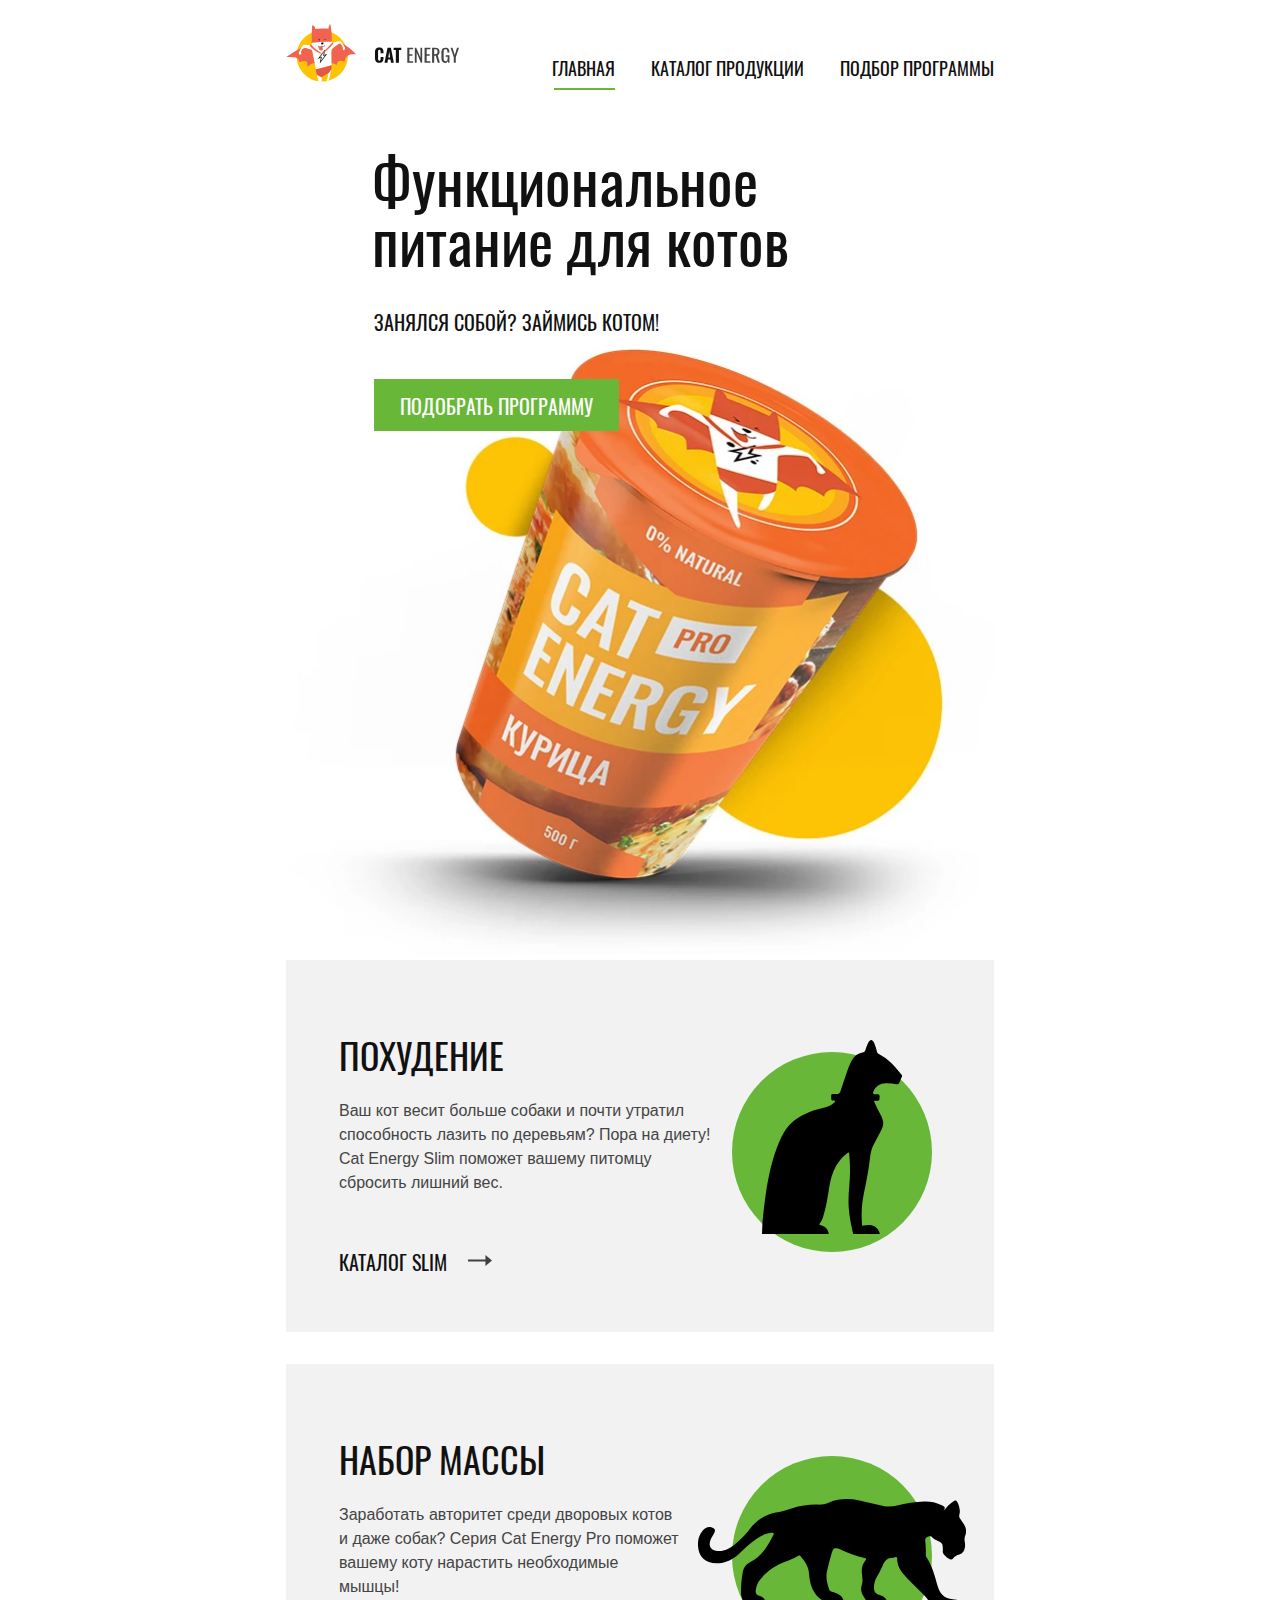
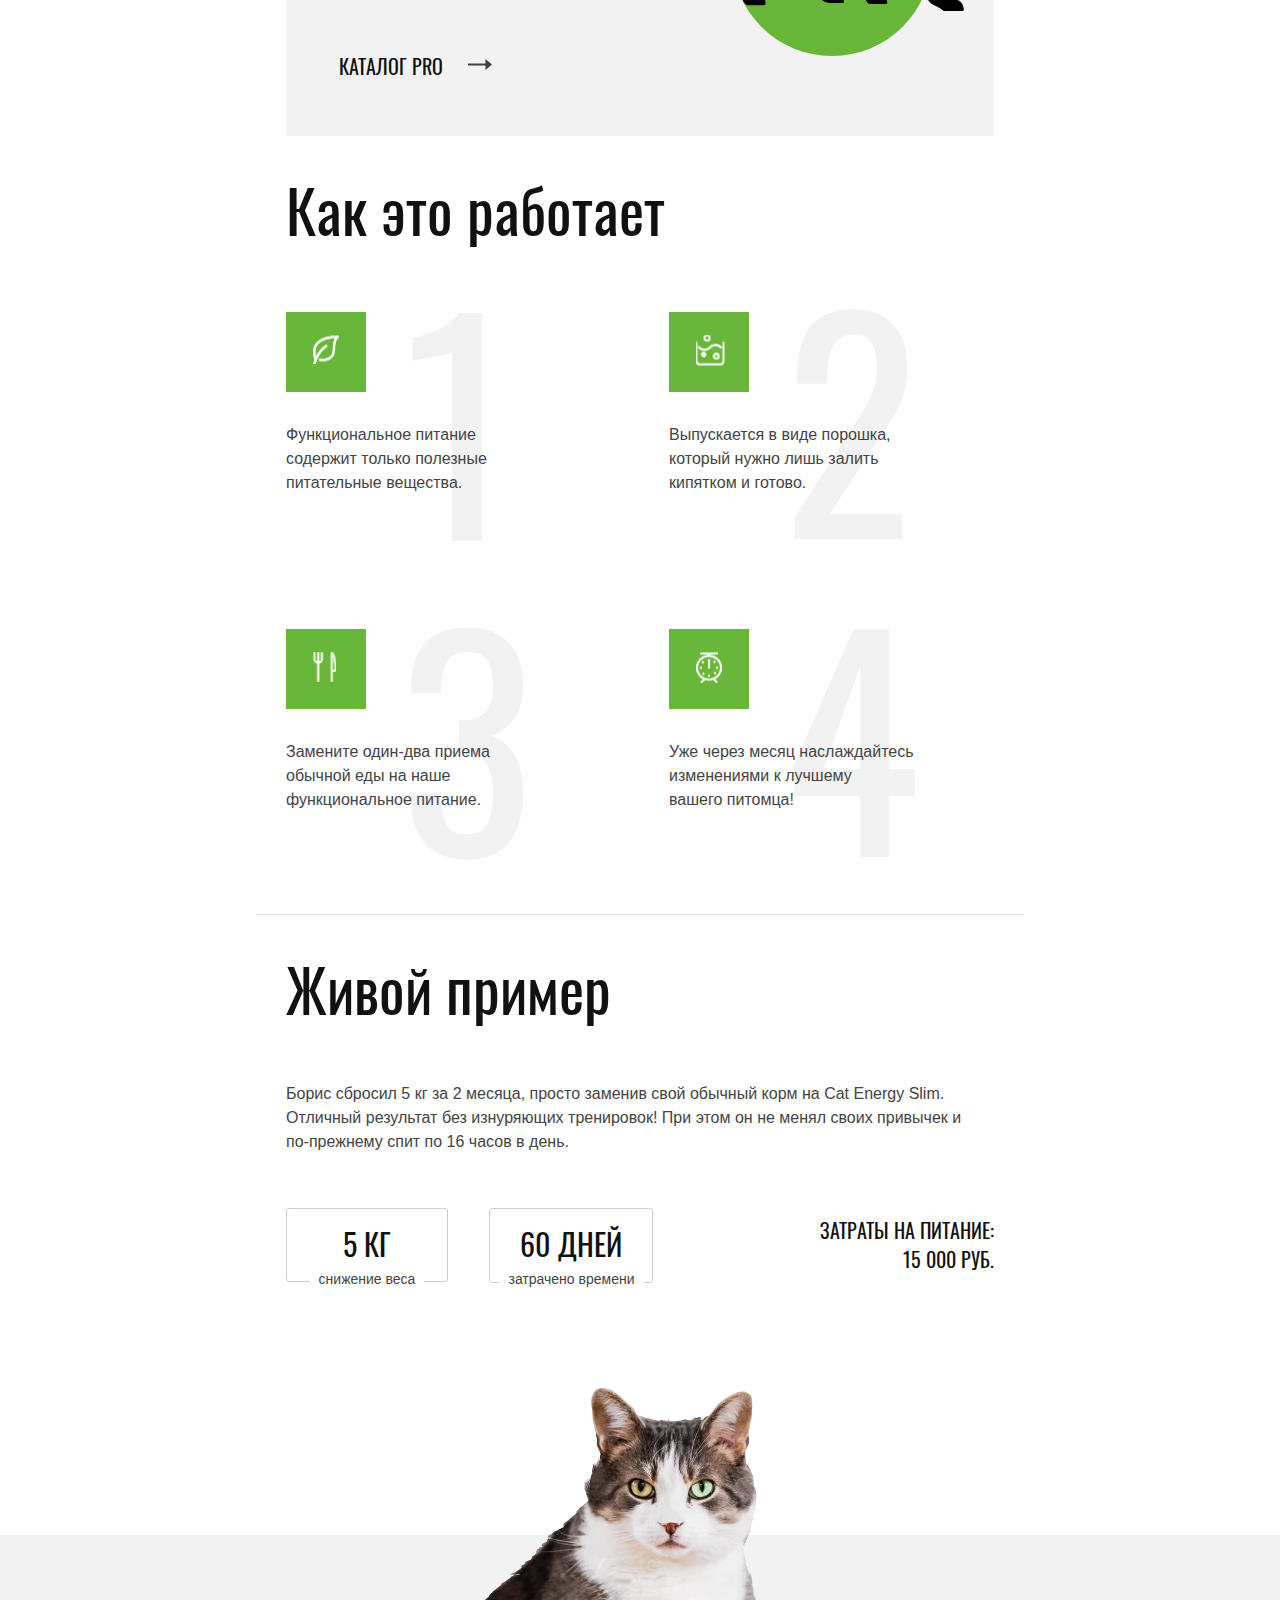
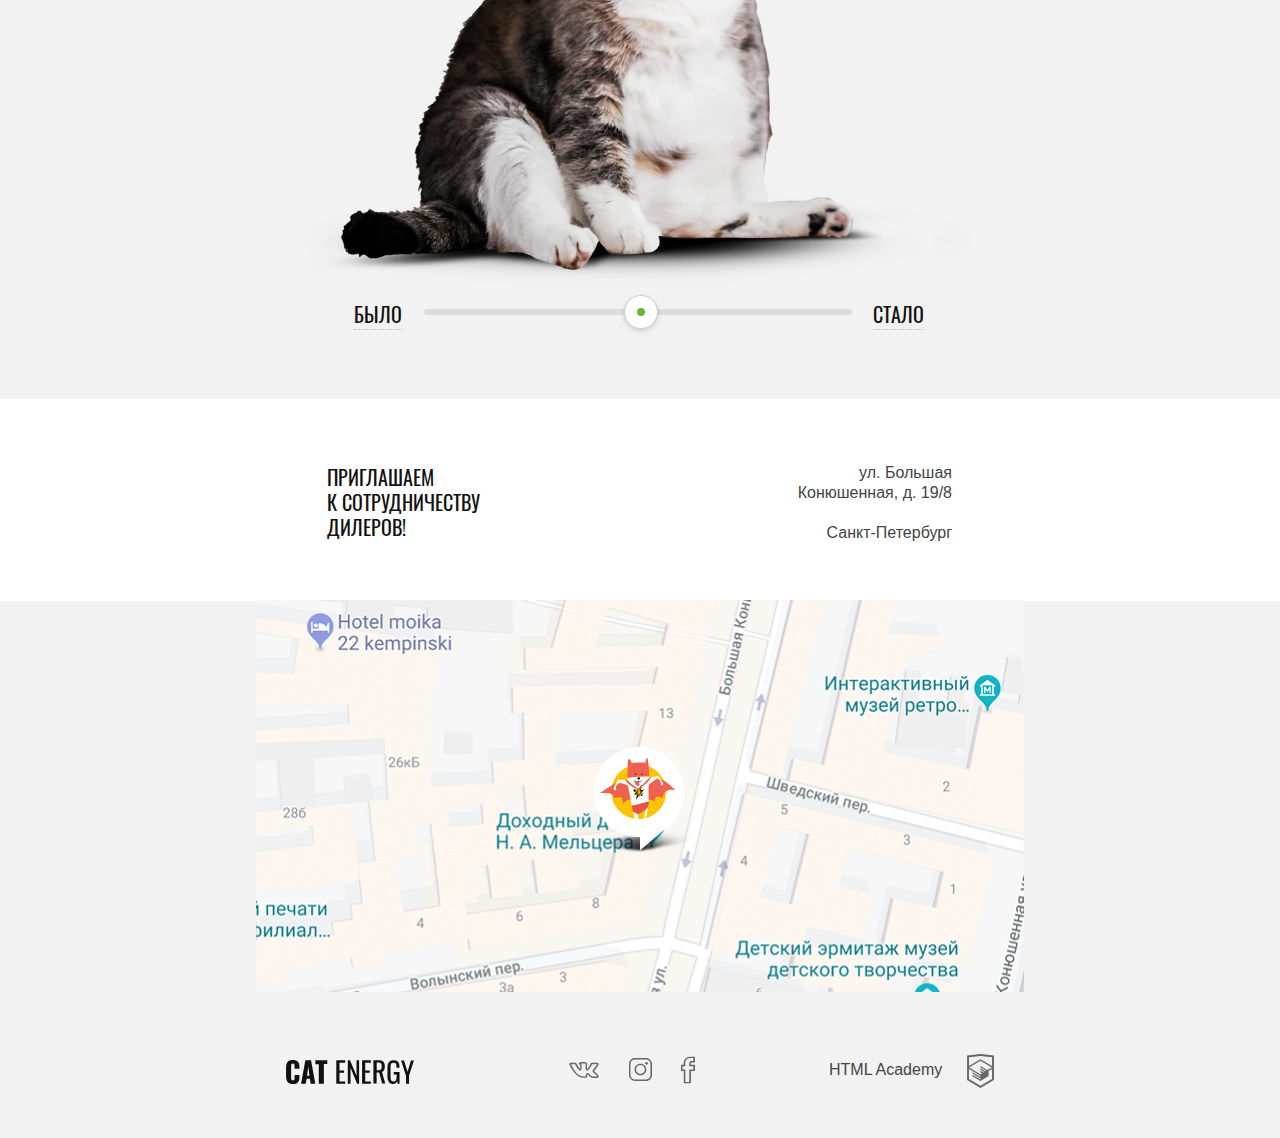
==== cat-energy/index.html @ 7c61a0e5 "добавляет проект" ====
<!DOCTYPE html>
<html lang="ru">
  <head>
    <meta charset="utf-8">
    <meta name="viewport" content="width=device-width,initial-scale=1">
    <link rel="preload" href="fonts/oswaldregular.woff2" as="font" type="font/woff2" crossorigin="anonymous">
    <link rel="preload" href="fonts/oswaldmedium.woff2" as="font" type="font/woff2" crossorigin="anonymous">
    <title>Главная страница магазина Кэт энерджи</title>
    <link rel="stylesheet" href="css/style.min.css">
  </head>
  <body>
    <div style="display: none;">
      <include src="build/img/sprite.svg"></include>
    </div>
    <div class="container">
      <header class="page-header">
        <div class="page-header__wrapper">
          <a class="page-header__logo">
            <picture>
              <source media="(min-width: 1300px)" srcset="img/logo-desktop.svg">
              <source media="(min-width: 768px)" srcset="img/logo-tablet.svg">
              <img class="page-header__logo-image" src="img/logo-mobile.svg" width="191" height="38" alt="Логотип магазина Кэт энерджи">
            </picture>
          </a>
          <nav class="main-nav main-nav--closed main-nav--nojs">
            <button class="main-nav__toggle" type="button"><span class="visually-hidden">Открыть меню</span></button>
            <ul class="main-nav__list site-list site-list--index-desktop">
              <li class="site-list__item site-list__item--active site-list__item--active-index-desktop">
                <a>Главная</a>
              </li>
              <li class="site-list__item">
                <a href="catalog.html">Каталог продукции</a>
              </li>
              <li class="site-list__item">
                <a href="form.html">Подбор программы</a>
              </li>
            </ul>
          </nav>
        </div>
      </header>
      <main class="page-main">
        <section class="main-block">
          <div class="main-block__promo">
            <h1 class="main-block__title">Функциональное питание для котов</h1>
            <b class="main-block__slogan">Занялся собой? Займись котом!</b>
          </div>
          <div class="main-block__wrap">
            <div class="main-block__pict">
              <picture>
                <source type="image/webp" media="(min-width: 1300px)" srcset="img/index-can-desktop@1x.webp 1x, img/index-can-desktop@2x.webp 2x">
                <source type="image/webp" media="(min-width: 768px)" srcset="img/index-can-tablet@1x.webp 1x, img/index-can-tablet@2x.webp 2x">
                <source type="image/webp" srcset="img/index-can-mobile@1x.webp 1x, img/index-can-mobile@2x.webp 2x">
                <source media="(min-width: 1300px)" srcset="img/index-can-desktop@1x.png 1x, img/index-can-desktop@2x.png 2x">
                <source media="(min-width: 768px)" srcset="img/index-can-tablet@1x.jpg 1x, img/index-can-tablet@2x.jpg 2x">
                <img src="img/index-can-mobile@1x.png" srcset="img/index-can-mobile@2x.png 2x" alt="Изображение банки корма Cat energy">
              </picture>
            </div>
            <a class="main-block__button button" href="form.html">Подобрать программу</a>
          </div>
        </section>
        <section class="program">
          <h2 class="visually-hidden">Программы питания для котов</h2>
          <ul class="program__list">
            <li class="program__item">
              <div class="program__wrapper">
              <h3 class="program__title">Похудение</h3>
              <p class="program__text program__text--slim">Ваш кот весит больше собаки и почти утратил способность лазить по деревьям?
                Пора на диету! Cat Energy Slim поможет вашему питомцу сбросить лишний вес.</p>
              <a class="program__link" href="catalog-slim.html">Каталог Slim</a>
            </div>
            </li>
            <li class="program__item">
              <div class="program__wrapper">
              <h3 class="program__title">Набор массы</h3>
              <p class="program__text program__text--pro">Заработать авторитет среди дворовых котов и даже собак?
                Серия Cat Energy Pro поможет вашему коту нарастить необходимые мышцы!</p>
              <a class="program__link" href="catalog-pro.html">Каталог pro</a>
            </div>
            </li>
          </ul>
        </section>
        <section class="advantages">
          <div class="advantages__wrap">
            <h2 class="advantages__title">Как это работает</h2>
            <ul class="advantages__list">
              <li class="advantages__item advantages__item--healthy">
                <p class="advantages__description">Функциональное питание содержит
                  только полезные питательные вещества.</p>
              </li>
              <li class="advantages__item advantages__item--making">
                <p class="advantages__description">Выпускается в виде порошка,
                  который нужно лишь залить кипятком и готово.</p>
              </li>
              <li class="advantages__item advantages__item--change">
                <p class="advantages__description">Замените один-два приема
                  обычной еды на наше функциональное питание.</p>
              </li>
              <li class="advantages__item advantages__item--time">
                <p class="advantages__description">Уже через месяц наслаждайтесь
                  изменениями к лучшему<br> вашего питомца!</p>
              </li>
            </ul>
          </div>
        </section>
        <section class="example">
          <div class="example__wrap">
            <div class="example__container">
              <h2 class="example__title">Живой пример</h2>
              <div class="example__description">Борис сбросил 5 кг за 2 месяца, просто заменив свой обычный корм на Cat Energy Slim.
                Отличный результат без изнуряющих тренировок!
                При этом он не менял своих привычек и по-прежнему спит по 16 часов в день.</div>
              <div class="example__wrapper">
                <div class="example__stats">
                  <div class="example__info example-info">
                    <span class="example-info__data example-info__data--weight">5 кг</span>
                    <span class="example-info__text example-info__text--weight">снижение веса</span>
                  </div>
                  <div class="example__info example-info">
                    <span class="example-info__data example-info__data--days">60 дней</span>
                    <span class="example-info__text example-info__text--days">затрачено времени</span>
                  </div>
                </div>
                <p class="example__value">Затраты на питание:
                  <span class="example__total">15 000 руб.</span>
                </p>
              </div>
            </div>
            <div class="example__image">
              <div class="example__picture-before">
                <picture>
                  <source type="image/webp" media="(min-width: 1300px)" srcset="img/before-desktop@1x.webp 1x, img/before-desktop@2x.webp 2x">
                  <source type="image/webp" media="(min-width: 768px)" srcset="img/before-tablet@1x.webp 1x, img/before-tablet@2x.webp 2x">
                  <source type="image/webp" srcset="img/before-mobile@1x.webp 1x, img/before-mobile@2x.webp 2x">
                  <source media="(min-width: 1300px)" srcset="img/before-desktop@1x.png 1x, img/before-desktop@2x.png 2x">
                  <source media="(min-width: 768px)" srcset="img/before-tablet@1x.png 1x, img/before-tablet@2x.png 2x">
                  <img src="img/before-mobile@1x.png" srcset="img/before-mobile@2x.png 2x" alt="Изображение кота до употребления корма">
                </picture>
              </div>
              <div class="example__picture-after">
                <picture>
                  <source type="image/webp" media="(min-width: 1300px)" srcset="img/after-desktop@1x.webp 1x, img/after-desktop@2x.webp 2x">
                  <source type="image/webp" media="(min-width: 768px)" srcset="img/after-tablet@1x.webp 1x, img/after-tablet@2x.webp 2x">
                  <source type="image/webp" srcset="img/after-mobile@1x.webp 1x, img/after-mobile@2x.webp 2x">
                  <source media="(min-width: 1300px)" srcset="img/after-desktop@1x.png 1x, img/after-desktop@2x.png 2x">
                  <source media="(min-width: 768px)" srcset="img/after-tablet@1x.png 1x, img/after-tablet@2x.png 2x">
                  <img src="img/after-mobile@1x.png" srcset="img/after-mobile@2x.png 2x" alt="Изображение кота до употребления корма">
                </picture>
              </div>
              <div class="example__toggles toggles-info">
                <span class="toggles-info__before">Было</span>
                <div class="toggles-info__bar">
                  <div class="toggles-info__toggle"></div>
                </div>
                <span class="toggles-info__after">Стало</span>
              </div>
            </div>
          </div>
        </section>
      </main>
      <footer class="page-footer">
        <div class="page-footer__contacts contacts">
          <div class="contacts__wrap">
            <div class="contacts__info info-address info-address--index">
              <b class="info-address__title">приглашаем<br> к сотрудничеству дилеров!</b>
              <p class="info-address__address">ул. Большая Конюшенная, д. 19/8
                <span class="info-address__city">Санкт-Петербург</span>
              </p>
            </div>
          </div>
          <div class="contacts__map">
            <h2 class="visually-hidden">Как добраться до нас</h2>
            <iframe class="contacts__interactive" src="https://www.google.com/maps/embed?pb=!1m18!1m12!1m3!1d1998.603787258688!2d30.32085335200346!3d59.9387164817872!2m3!1f0!2f0!3f0!3m2!1i1024!2i768!4f13.1!3m3!1m2!1s0x4696310fca145cc1%3A0x42b32648d8238007!2sBolshaya%20Konyushennaya%20St%2C%2019%2F8%2C%20Sankt-Peterburg%2C%20191186!5e0!3m2!1sen!2sru!4v1567514265111!5m2!1sen!2sru" allowfullscreen=""></iframe>
          </div>
          <div class="contacts__wrapper">
            <a class="contacts__logo">
              <img class="page-footer__logo-text" src="img/logo-footer.svg" width="128" height="24" alt="Логотип-название магазина Кэт энерджи">
            </a>
            <ul class="social">
              <li class="social__item">
                <a class="social__link" href="#"><span class="visually-hidden">Мы в Вконтакте</span>
                  <svg class="social__icon social__icon--vkontakte" width="22" height="12">
                    <use xlink:href="img/sprite.svg#icon-vk"></use>
                  </svg>
                </a>
              </li>
              <li class="social__item">
                <a class="social__link" href="#"><span class="visually-hidden">Мы в Инстаграме</span>
                  <svg class="social__icon social__icon--instagram" width="16" height="16">
                    <use xlink:href="img/sprite.svg#icon-insta"></use>
                  </svg>
                </a>
              </li>
              <li class="social__item">
                <a class="social__link" href="#"><span class="visually-hidden">Мы в Фейсбуке</span>
                  <svg class="social__icon social__icon--facebook" width="10" height="19">
                    <use xlink:href="img/sprite.svg#icon-fb"></use>
                  </svg>
                </a>
              </li>
            </ul>
            <div class="page-footer__copyright copyright">
              <a class="copyright__link" href="https://htmlacademy.ru/intensive/adaptive">HTML Academy</a>
              <a href="https://htmlacademy.ru/intensive/adaptive">
                <svg class="copyright__link-icon" width="27" height="35">
                  <use xlink:href="img/sprite.svg#logo-html"></use>
                </svg>
              </a>
            </div>
          </div>
        </div>
      </footer>
    </div>
    <script src="js/imask.js"></script>
    <script src="js/script.min.js"></script>

    <script src="js/svg4everybody.min.js"></script>
    <!-- <script src="https://unpkg.com/imask"></script> -->
    <script>svg4everybody();</script>
    <script src="js/picturefill.min.js"></script>
  </body>
</html>
---- cat-energy/css/style.min.css ----
html{line-height:1.15}a,body{color:#111}body{font-size:14px;line-height:18px;font-weight:400;min-width:320px;margin:0;padding:0;font-family:"Oswald","Arial",sans-serif;background-color:#fff}details,main{display:block}h1{font-size:2em;margin:.67em 0}hr{-webkit-box-sizing:content-box;box-sizing:content-box;height:0;overflow:visible}code,kbd,pre,samp{font-family:monospace;font-size:1em}a{background-color:transparent;text-decoration:none}abbr[title]{border-bottom:none;-webkit-text-decoration:underline dotted;text-decoration:underline dotted}b,strong{font-weight:bolder}small{font-size:80%}sub,sup{font-size:75%;line-height:0;position:relative;vertical-align:baseline}sub{bottom:-.25em}sup{top:-.5em}img{border-style:none;max-width:100%;height:auto}button,input,optgroup,select,textarea{font-family:inherit;font-size:100%;line-height:1.15;margin:0}button,input{overflow:visible}button,select{text-transform:none}[type=button]::-moz-focus-inner,[type=reset]::-moz-focus-inner,[type=submit]::-moz-focus-inner,button::-moz-focus-inner{border-style:none;padding:0}[type=button]:-moz-focusring,[type=reset]:-moz-focusring,[type=submit]:-moz-focusring,button:-moz-focusring{outline:1px dotted ButtonText}fieldset{padding:.35em .75em .625em}legend{color:inherit;display:table;max-width:100%;white-space:normal}progress{vertical-align:baseline}textarea{overflow:auto}[type=checkbox],[type=radio],legend{-webkit-box-sizing:border-box;box-sizing:border-box;padding:0}[type=number]::-webkit-inner-spin-button,[type=number]::-webkit-outer-spin-button{height:auto}summary{display:list-item}.advantages__description br,[hidden],template{display:none}@font-face{font-family:"Oswald";font-display:swap;src:url(../fonts/oswaldregular.woff2) format("woff2"),url(../fonts/oswaldregular.woff) format("woff");font-weight:400;font-style:normal}@font-face{font-family:"Oswald";font-display:swap;src:url(../fonts/oswaldmedium.woff2) format("woff2"),url(../fonts/oswaldmedium.woff) format("woff");font-weight:500;font-style:normal}.visually-hidden:not(:focus):not(:active){position:absolute;width:1px;height:1px;margin:-1px;border:0;padding:0;white-space:nowrap;-webkit-clip-path:inset(100%);clip-path:inset(100%);clip:rect(0 0 0 0);overflow:hidden}.main-block{width:320px;margin:0 auto}.main-block__promo{position:relative}.main-block__promo::after{content:"";position:absolute;top:0;left:0;z-index:-1;width:320px;height:305px;background-color:#63a73a;background-image:url(../img/index-background-mobile@1x.jpg);background-repeat:no-repeat;background-position:center;background-size:cover}@media (-webkit-min-device-pixel-ratio:1.5),(min-resolution:144dpi),(min-resolution:1.5dppx){.main-block__promo::after{background-image:url(../img/index-background-mobile@2x.jpg)}}.main-block__title{font-size:36px;line-height:36px;font-weight:400;margin:0;padding-top:28px;text-align:center;color:#fff}.main-block__slogan{font-size:14px;line-height:14px;font-weight:400;display:block;padding-top:25px;padding-left:60px;text-transform:uppercase;color:#fff}.main-block__wrap{display:-webkit-box;display:-ms-flexbox;display:flex;-webkit-box-orient:vertical;-webkit-box-direction:normal;-ms-flex-direction:column;flex-direction:column;-webkit-box-flex:1;-ms-flex:1;flex:1}.main-block__pict{margin-top:28px;margin-left:20px}.main-block__button{font-size:14px;line-height:18px;font-weight:400;width:280px;margin:0 auto;padding-top:11px}@media (min-width:768px){.main-block{width:708px}.main-block__promo::after{background-color:#fff;background-image:none}.main-block__title{font-size:60px;line-height:60px;font-weight:400;width:427px;padding-top:55px;padding-left:86px;text-align:left;color:#111}.main-block__slogan{font-size:20px;line-height:20px;font-weight:400;padding:42px 0 0 88px;color:#111}.main-block__pict{margin-top:-82px;margin-left:0;-webkit-box-ordinal-group:3;-ms-flex-order:2;order:2;z-index:-1}.main-block__button{font-size:20px;line-height:20px;font-weight:400;margin:47px 0 0 88px;padding-top:17px;width:245px;height:52px}}@media (min-width:1300px){.main-block{width:1220px}.main-block__promo::after{top:-114px;left:613px;width:720px;height:696px;background-image:url(../img/index-background-desktop@1x.jpg);background-repeat:no-repeat}.main-block__wrap{-webkit-box-orient:horizontal;-webkit-box-direction:normal;-ms-flex-direction:row;flex-direction:row}.main-block__title{padding-left:85px;padding-top:107px}.main-block__slogan{padding-left:85px}.main-block__pict{margin-top:-262px;margin-left:125px}.main-block__button{margin-top:52px;margin-left:84px}}@media (min-width:1300px) and (-webkit-min-device-pixel-ratio:1.5),(min-width:1300px) and (min-resolution:144dpi),(min-width:1300px) and (min-resolution:1.5dppx){.main-block__promo::after{background-image:url(../img/index-background-desktop@2x.jpg);background-size:720px auto}}.main-nav{position:relative}.main-nav__toggle{position:absolute;top:-40px;right:20px;cursor:pointer;border:0;background-color:transparent}.main-nav--closed .main-nav__toggle::before,.main-nav--opened .main-nav__toggle::before{content:"";position:absolute;top:0;left:0;width:24px;height:18px;background-image:url(../img/icon-mobile-menu.svg);background-repeat:no-repeat}.main-nav--opened .main-nav__toggle::before{top:-20px;left:70px;width:18px;background-image:url(../img/icon-close.svg)}.site-list{display:-webkit-box;display:-ms-flexbox;display:flex;-webkit-box-orient:vertical;-webkit-box-direction:normal;-ms-flex-direction:column;flex-direction:column;text-align:center}.site-list__item{font-size:20px;line-height:20px;font-weight:500;display:block;padding-top:22px;padding-bottom:23px;text-transform:uppercase;border-bottom:1px solid #e6e6e6}.site-list__item:first-child{border-top:1px solid #e6e6e6}.site-list__item:hover{opacity:.6}.site-list__item a:focus{opacity:.3}@media (min-width:768px){.site-list{-webkit-box-orient:horizontal;-webkit-box-direction:normal;-ms-flex-direction:row;flex-direction:row;-webkit-box-pack:justify;-ms-flex-pack:justify;justify-content:space-between;width:442px}.site-list__item,.site-list__item:first-child{border:0}.site-list__item{font-size:18px;line-height:25px;font-weight:400;padding:36px 0 0}.site-list__item--active{position:relative}.site-list__item--active::after{content:"";position:absolute;right:0;bottom:-9px;left:2px;height:2px;background:#68b738}}@media (min-width:1300px){.site-list{width:476px}.site-list__item{font-size:20px;line-height:25px;font-weight:400;padding-top:73px}.site-list__item--active-index-desktop{position:relative}.site-list__item--active-index-desktop::after{content:"";position:absolute;right:0;bottom:-10px;left:0;height:2px;background:#fff}.site-list--index-desktop a{color:#fff}}.program{width:320px;margin:23px auto 0}.program__list{margin:0;padding:0;list-style:none}.program__item{position:relative;width:280px;margin:0 auto}.program__item::before{content:"";position:absolute;top:0;left:0;z-index:-1;width:280px;height:266px;background-color:#f2f2f2}.program__wrapper{margin-bottom:19px}.program__title{font-size:24px;line-height:37px;font-weight:400;margin:0;padding-top:30px;padding-left:92px;text-transform:uppercase}.program__text{position:relative;width:228px;margin:0;padding:29px 0 23px 21px;font-family:"Arial","Helvetica",sans-serif;color:#444}.program__text::before{content:"";position:absolute;top:-43px;left:22px;width:50px;height:50px;border-radius:50%;background-color:#68b738}.program__text--pro::after,.program__text--slim::after{content:"";position:absolute;top:-44px;left:30px;width:35px;height:49px;background-image:url(../img/icon-cat-slim.svg);background-repeat:no-repeat}.program__text--pro::after{top:-32px;left:13px;width:67px;height:28px;background-image:url(../img/icon-cat-pro.svg)}.program__link{font-size:16px;line-height:16px;font-weight:400;position:relative;display:block;padding:19px 0 22px 20px;text-transform:uppercase}.program__link::before{content:"";position:absolute;top:-2px;left:20px;width:240px;height:1px;background-color:#111;opacity:.1}.program__link::after{content:"";position:absolute;top:22px;left:117px;width:24px;height:11px;background-image:url(../img/icon-right-arrow-long.svg)}.program__link:hover::after{width:32px;background-image:url(../img/icon-right-arrow-verylong.svg)}.program__link:active{opacity:.3}@media (min-width:768px){.program{width:708px;margin-top:0}.program__item{width:100%}.program__item::before{width:100%;height:372px}.program__wrapper{margin-bottom:29px}.program__title{font-size:36px;line-height:37px;font-weight:400;padding-top:76px;padding-left:53px}.program__text{font-size:16px;line-height:24px;font-weight:400;width:340px;padding:26px 0 0 53px}.program__text::before{top:-21px;left:446px;width:200px;height:200px}.program__text--slim{width:372px}.program__text--slim::after{top:-33px;left:476px;width:140px;height:194px}.program__text--pro{width:340px}.program__text--pro::after{top:22px;left:412px;width:268px;height:112px}.program__link{font-size:20px;line-height:20px;font-weight:400;padding:57px 0 63px 53px}.program__link::before{display:none}.program__link::after{top:60px;left:182px}}@media (min-width:1300px){.program{width:1220px;margin-top:132px}.program__wrapper{width:570px}.program__title{padding-left:217px}.program__list{display:-webkit-box;display:-ms-flexbox;display:flex;-webkit-box-pack:justify;-ms-flex-pack:justify;justify-content:space-between}.program__item{margin-right:80px}.program__item::before{width:570px;height:372px}.program__item:last-child{margin-right:0}.program__text{padding-bottom:0;padding-top:75px;padding-right:52px}.program__text::before{top:-66px;left:56px;width:100px;height:100px}.program__text--slim{width:462px}.program__text--slim::after{top:-72px;left:70px;width:70px;height:97px}.program__text--pro{width:446px}.program__text--pro::after{top:-44px;left:38px;width:134px;height:56px}.program__link{padding-top:31px;padding-left:55px}.program__link::after{top:34px;left:184px}}.advantages{width:320px;margin:0 auto 47px}.advantages__wrap{width:280px;margin:0 auto}.advantages__title{padding:0;list-style:none;font-size:36px;line-height:60px;font-weight:400;margin:0}.advantages__list{margin:0;padding:0;list-style:none;display:-webkit-box;display:-ms-flexbox;display:flex;-webkit-box-orient:vertical;-webkit-box-direction:normal;-ms-flex-direction:column;flex-direction:column}.advantages__item{position:relative;padding-top:26px}.advantages__item--healthy::before{content:"";position:absolute;top:41px;left:17px;width:26px;height:29px;background-image:url(../img/advantage-leaf@1x.png);background-repeat:no-repeat;background-position:center}@media (-webkit-min-device-pixel-ratio:1.5),(min-resolution:144dpi),(min-resolution:1.5dppx){.advantages__item--healthy::before{background-image:url(../img/advantage-leaf@2x.png);background-size:52px auto}}.advantages__item--making::before{content:"";position:absolute;top:39px;left:16px;width:29px;height:31px;background-image:url(../img/advantage-powder@1x.png);background-repeat:no-repeat;background-position:center}@media (-webkit-min-device-pixel-ratio:1.5),(min-resolution:144dpi),(min-resolution:1.5dppx){.advantages__item--making::before{background-image:url(../img/advantage-powder@2x.png);background-size:50px auto}}.advantages__item--change::before{content:"";position:absolute;top:40px;left:18px;width:23px;height:30px;background-image:url(../img/advantage-dining@1x.png);background-repeat:no-repeat;background-position:center}@media (-webkit-min-device-pixel-ratio:1.5),(min-resolution:144dpi),(min-resolution:1.5dppx){.advantages__item--change::before{background-image:url(../img/advantage-dining@2x.png);background-size:46px auto}}.advantages__item--time::before{content:"";position:absolute;top:40px;left:17px;width:26px;height:31px;background-image:url(../img/advantage-clock@1x.png);background-repeat:no-repeat;background-position:center}@media (-webkit-min-device-pixel-ratio:1.5),(min-resolution:144dpi),(min-resolution:1.5dppx){.advantages__item--time::before{background-image:url(../img/advantage-clock@2x.png);background-size:52px auto}}.advantages__description{margin:0;list-style:none;position:relative;width:195px;padding:0 0 0 80px;font-family:"Arial","Helvetica",sans-serif;color:#444}.advantages__description::after{content:"";position:absolute;top:-1px;left:0;width:60px;height:60px;z-index:-1;background-color:#68b738}@media (min-width:768px){.advantages{width:768px;margin:0 auto}.advantages__wrap{width:708px;margin:0 auto;padding:0}.advantages__title{font-size:60px;line-height:60px;font-weight:400;margin-top:40px;padding-bottom:63px}.advantages__list{-webkit-box-orient:horizontal;-webkit-box-direction:normal;-ms-flex-direction:row;flex-direction:row;-ms-flex-wrap:wrap;flex-wrap:wrap;padding-bottom:102px}.advantages__item{font-size:16px;line-height:24px;font-weight:400;width:325px}.advantages__item:nth-child(2n){margin-left:58px;padding-bottom:124px}.advantages__item:last-child{padding-bottom:0}.advantages__item--change::before,.advantages__item--healthy::before,.advantages__item--making::before,.advantages__item--time::before{top:33px;left:27px}.advantages__item--healthy::after{font-size:281px;line-height:282px;font-weight:400;content:"1";position:absolute;top:-29px;left:118px;z-index:-1;color:#f2f2f2}.advantages__item--change::after,.advantages__item--making::after,.advantages__item--time::after{font-size:281px;line-height:282px;font-weight:400;content:"2";position:absolute;top:-31px;left:114px;z-index:-1;color:#f2f2f2}.advantages__item--change::after,.advantages__item--time::after{content:"3";top:-30px}.advantages__item--time::after{content:"4"}.advantages__description{width:245px;padding-left:0;padding-top:95px}.advantages__description br{display:block}.advantages__description::after{top:-16px;left:0;width:80px;height:80px}}@media (min-width:1300px){.advantages{width:1220px}.advantages__wrap{width:100%}.advantages__title{margin-top:44px;margin-left:3px}.advantages__list{-ms-flex-wrap:nowrap;flex-wrap:nowrap;-webkit-box-pack:justify;-ms-flex-pack:justify;justify-content:space-between;padding-bottom:0}.advantages__item{width:245px}.advantages__item:nth-child(2n){margin-left:0}}.example{min-width:320px;background:-webkit-gradient(linear,left top,left bottom,color-stop(50%,#f2f2f2),color-stop(50%,#f2f2f2));background:linear-gradient(#f2f2f2 50%,#f2f2f2 50%)}.example__wrap{width:100%}.example__container{width:280px;margin:0 auto}.example__title{font-size:36px;line-height:60px;font-weight:400;margin:0;padding:16px 0 0}.example__description{padding:24px 14px 13px 0;font-family:"Arial","Helvetica",sans-serif;color:#444}.example__wrapper{padding-top:12px}.example__stats{display:-webkit-box;display:-ms-flexbox;display:flex;-webkit-box-pack:justify;-ms-flex-pack:justify;justify-content:space-between}.example__value{margin:0;list-style:none;font-size:14px;line-height:20px;font-weight:400;text-transform:uppercase;padding:34px 0 34px 47px}.example__image{width:320px;margin:0 auto}.example__picture-after{display:none}@media (min-width:768px){.example{background:-webkit-gradient(linear,left top,left bottom,color-stop(57.2%,#fff),color-stop(57.2%,#f2f2f2));background:linear-gradient(#fff 57.2%,#f2f2f2 57.2%);z-index:-2}.example__container{position:relative;width:708px;margin:0 auto}.example__container::before{content:"";position:absolute;top:0;left:-30px;width:768px;height:1px;background-color:#e6e6e6}.example__title{font-size:60px;line-height:60px;font-weight:400;padding-top:44px}.example__description{font-size:16px;line-height:24px;font-weight:400;padding-top:64px}.example__wrapper{display:-webkit-box;display:-ms-flexbox;display:flex;-webkit-box-pack:justify;-ms-flex-pack:justify;justify-content:space-between;width:708px;margin:0 auto;padding-top:41px}.example__stats{width:367px}.example__value{font-size:20px;line-height:20px;font-weight:400;width:192px;padding:12px 0 0;text-align:right}.example__total{display:inline-block;margin-top:9px}.example__image{width:768px;margin:0 auto;padding-top:86px}.example__picture-before{margin-left:45px}}@media (min-width:1300px){.example{background:-webkit-gradient(linear,left top,left bottom,color-stop(23%,#fff),color-stop(23%,#f2f2f2));background:linear-gradient(#fff 23%,#f2f2f2 23%);z-index:1}.example__wrap{display:-webkit-box;display:-ms-flexbox;display:flex;width:1220px;margin:0 auto}.example__container{width:610px}.example__container::before{display:none}.example__title{padding-top:3px;padding-left:4px}.example__description{width:432px;padding-top:146px;padding-left:3px}.example__wrapper{-webkit-box-orient:vertical;-webkit-box-direction:normal;-ms-flex-direction:column;flex-direction:column;padding-top:57px;padding-left:5px}.example__value{width:333px;padding-top:49px;text-align:left}.example__total{padding-left:59px}.example__image{margin-top:-50px;margin-left:-40px;padding-top:0}.example__picture-before{margin-left:5px}}.offer{position:relative;width:280px;height:289px;margin-top:41px;background-image:url(../img/gift-photo-mobile@1x.jpg);background-repeat:no-repeat;background-position:center}@media (-webkit-min-device-pixel-ratio:1.5),(min-resolution:144dpi),(min-resolution:1.5dppx){.offer{background-image:url(../img/gift-photo-mobile@2x.jpg);background-size:280px auto}}.offer::before{content:"";position:absolute;top:65px;left:113px;width:56px;height:60px;background-image:url(../img/icon-gift.svg)}.offer__description{font-size:16px;line-height:20px;font-weight:400;width:161px;margin:0;padding:187px 61px 0 60px;font-family:"Arial","Helvetica",sans-serif;text-align:center;color:#fff}@media (min-width:768px){.offer{display:-webkit-box;display:-ms-flexbox;display:flex;-webkit-box-pack:end;-ms-flex-pack:end;justify-content:flex-end;width:auto;margin-top:25px;margin-bottom:32px;background-image:url(../img/gift-photo-tablet@1x.jpg)}.offer::before{top:110px;left:90px}.offer__description{width:161px;margin-top:-70px;padding-top:187px;padding-right:124px;text-align:left}}@media (min-width:768px) and (-webkit-min-device-pixel-ratio:1.5),(min-width:768px) and (min-resolution:144dpi),(min-width:768px) and (min-resolution:1.5dppx){.offer{background-image:url(../img/gift-photo-tablet@2x.jpg);background-size:708px auto}}@media (min-width:1300px){.offer{width:245px;margin-top:0;background-image:url(../img/gift-photo-desktop@1x.jpg)}.offer::before{top:64px;left:94px}.offer__description{width:161px;margin-top:0;padding:185px 46px 0 0;text-align:center}}@media (min-width:1300px) and (-webkit-min-device-pixel-ratio:1.5),(min-width:1300px) and (min-resolution:144dpi),(min-width:1300px) and (min-resolution:1.5dppx){.offer{background-image:url(../img/gift-photo-desktop@2x.jpg);background-size:245px auto}}.info-address__title{font-size:16px;line-height:20px;font-weight:400;display:block;width:124px;text-transform:uppercase}.info-address__address{font-size:14px;line-height:20px;font-weight:400;width:139px;margin:0;font-family:"Arial","Helvetica",sans-serif;color:#444}@media (min-width:768px){.info-address__title{font-size:20px;line-height:25px;font-weight:400;width:155px;padding-top:2px}.info-address__address{font-size:16px;line-height:20px;font-weight:400;width:155px;text-align:right}.info-address__city{display:block;padding-top:20px}}@media (min-width:1300px){.info-address{position:absolute;-webkit-box-pack:justify;-ms-flex-pack:justify;justify-content:space-between;-webkit-box-sizing:border-box;box-sizing:border-box;background-color:#fff}.info-address__address{padding-left:95px;text-align:left}}.catalog{width:320px;margin:0 auto}.catalog__list{margin:0;padding:0;list-style:none}@media (min-width:768px){.catalog{width:708px}.catalog__list{display:-webkit-box;display:-ms-flexbox;display:flex;-ms-flex-wrap:wrap;flex-wrap:wrap}}@media (min-width:1300px){.catalog{width:1300px}}.catalog-info{width:320px;margin:0 auto}.catalog-info__title{font-size:36px;line-height:60px;font-weight:400;margin:0;padding:15px 0 26px 20px}@media (min-width:768px){.catalog-info{width:768px}.catalog-info__title{font-size:60px;line-height:60px;font-weight:400;padding:55px 0 13px 30px}}@media (min-width:1300px){.catalog-info{width:1220px}.catalog-info__title{padding-top:73px;padding-left:0}}.catalog-item{padding-left:19px;-webkit-box-sizing:border-box;box-sizing:border-box;border:1px solid #ededed}.catalog-item__container{display:-webkit-box;display:-ms-flexbox;display:flex}.catalog-item__title{font-size:16px;line-height:20px;font-weight:400;width:74px;margin:0;padding-bottom:10px;text-transform:uppercase}.catalog-item__wrap{padding-top:23px}.catalog-item__table{font-size:12px;line-height:16px;font-weight:400;width:140px;border-spacing:0;border-collapse:collapse;font-family:"Arial","Helvetica",sans-serif;color:#444}.catalog-item__value{text-align:right}.catalog-item__order{font-size:16px;line-height:20px;font-weight:400;width:280px;margin-bottom:20px;padding-top:9px}@media (min-width:768px){.catalog-item{position:relative;width:324px;margin-top:72px;margin-right:60px;padding-left:0;border:0}.catalog-item:nth-child(2n){margin-right:0}.catalog-item::before{content:"";position:absolute;top:81px;left:0;z-index:-1;width:100%;height:431px;background-color:#f2f2f2}.catalog-item__title{font-size:20px;line-height:20px;font-weight:400;width:130px;margin:0 auto;padding-top:34px;padding-bottom:20px;text-align:center}.catalog-item__container{-webkit-box-orient:vertical;-webkit-box-direction:normal;-ms-flex-direction:column;flex-direction:column}.catalog-item__wrap{padding-top:0}.catalog-item__link-image--small{padding-top:35px}.catalog-item__table{font-size:16px;line-height:16px;font-weight:400;width:249px;height:1px;margin:0 auto}.catalog-item__characteristics{border-bottom:1px solid #cdcdcd}.catalog-item__text,.catalog-item__value{padding-top:8px;padding-bottom:7px}.catalog-item__order{width:249px;margin:29px auto}}@media (min-width:1300px){.catalog-item{width:245px;margin-right:80px}.catalog-item:nth-child(2n){margin-right:80px}.catalog-item:nth-child(4n){margin-right:0}.catalog-item__order,.catalog-item__table{width:169px}}.show-more{position:relative;display:-webkit-box;display:-ms-flexbox;display:flex;-webkit-box-orient:vertical;-webkit-box-direction:normal;-ms-flex-direction:column;flex-direction:column;padding-top:55px}.show-more::before{content:"";position:absolute;top:28px;left:144px;width:30px;height:30px;background-image:url(../img/icon-plus-mobile.svg);background-repeat:no-repeat;background-position:0 0;fill:#222;opacity:.2}.show-more__title{font-size:16px;line-height:20px;font-weight:400;margin:0;padding-top:26px;padding-left:39px;padding-bottom:7px;text-transform:uppercase}.show-more__text{font-size:12px;line-height:18px;font-weight:400;margin:0;padding-left:30px;padding-bottom:22px;font-family:"Arial","Helvetica",sans-serif;color:#444}.show-more__button{font-size:16px;line-height:20px;font-weight:400;display:block;width:280px;height:40px;margin-bottom:25px;padding-top:9px;-webkit-box-sizing:border-box;box-sizing:border-box;background-color:#f2f2f2;color:#444;text-transform:uppercase;text-align:center}.show-more__button:hover{background-color:#ebebeb}.show-more__button:active{color:rgba(68,68,68,.3)}@media (min-width:768px){.show-more{margin-top:153px;border:1px solid #ededed}.show-more::before{top:54px;left:132px;width:60px;height:60px;background-image:url(../img/icon-plus.svg);background-color:#fff}.show-more__title{font-size:20px;line-height:20px;font-weight:400;width:166px;padding:108px 0 27px 79px;text-align:center}.show-more__text{font-size:16px;line-height:18px;font-weight:400;width:200px;text-align:center;padding-left:61px;padding-bottom:58px}.show-more__button{width:249px;margin:27px auto 39px}}@media (min-width:1300px){.show-more{padding-top:48px}.show-more::before{top:54px;left:90px}.show-more__title{padding:115px 0 27px 37px}.show-more__text{padding-left:19px;padding-bottom:83px}.show-more__button{width:169px;margin-top:0}}.extra{position:relative;margin-top:27px;padding-bottom:34px}.extra::after{content:"";position:absolute;top:14px;right:0;width:53px;height:3px;background-color:#68b738}.extra__title{font-size:24px;line-height:24px;font-weight:400;margin:0;padding-left:19px;padding-bottom:32px}.extra__wrapper{width:280px;margin:0 auto}.extra__list{margin:0;padding:0;list-style:none;border-top:1px solid #cdcdcd}.extra__item{display:-webkit-box;display:-ms-flexbox;display:flex;-webkit-box-orient:vertical;-webkit-box-direction:normal;-ms-flex-direction:column;flex-direction:column;padding-top:14px;border-bottom:1px solid #cdcdcd}.extra__text{font-size:16px;line-height:16px;font-weight:400;margin:0;padding-bottom:15px;color:#222;text-transform:uppercase}.extra__table{font-size:14px;line-height:14px;font-weight:400;border-collapse:collapse;font-family:"Arial","Helvetica",sans-serif;color:#444}.extra__value{text-align:right}.extra__button{font-size:16px;line-height:20px;font-weight:400;width:100%;margin-top:11px;margin-bottom:16px;padding-top:10px;font-family:"Oswald","Arial",sans-serif;border:0}@media (min-width:768px){.extra{width:auto;margin-top:66px;padding:0}.extra::before{content:"";position:absolute;top:22px;left:0;width:28px;height:3px;background-color:#68b738}.extra::after{top:22px;right:0;width:327px}.extra__title{font-size:36px;line-height:36px;font-weight:400;padding-left:67px;padding-bottom:80px;border:0}.extra__wrapper{width:708px;border:0}.extra__list{border:0}.extra__item{-webkit-box-orient:horizontal;-webkit-box-direction:normal;-ms-flex-direction:row;flex-direction:row;-ms-flex-wrap:wrap;flex-wrap:wrap;padding:25px 37px 0;-webkit-box-align:baseline;-ms-flex-align:baseline;align-items:baseline;border:1px solid rgba(205,205,205,.5)}.extra__table,.extra__text{font-size:20px;line-height:20px;font-weight:400}.extra__table{font-size:16px;line-height:16px;margin-top:3px}.extra__table,.extra__text{width:50%}.extra__weight{padding:0;text-align:right}.extra__value{width:95px;padding:0}.extra__button{margin-bottom:25px}}@media (min-width:1300px){.extra{margin-top:78px;padding-bottom:53px}.extra::before{top:21px;left:-110px;width:70px}.extra::after{top:21px;right:-108px;width:957px}.extra__title{padding-left:0}.extra__wrapper{display:-webkit-box;display:-ms-flexbox;display:flex;-webkit-box-orient:horizontal;-webkit-box-direction:normal;-ms-flex-direction:row;flex-direction:row;-webkit-box-pack:justify;-ms-flex-pack:justify;justify-content:space-between;width:1220px}.extra__list{width:895px}.extra__item{-ms-flex-wrap:nowrap;flex-wrap:nowrap;padding:15px 0;-webkit-box-align:center;-ms-flex-align:center;align-items:center;border:0;border-top:1px solid #cdcdcd}.extra__item:last-child{border-bottom:1px solid #cdcdcd}.extra__text{width:160px;padding:0}.extra__value,.extra__weight{text-align:left}.extra__value{width:81px}.extra__button{width:245px;margin:0}.extra__table{width:326px;margin-left:162px}}.social{margin:0;padding:0;list-style:none;position:relative;display:-webkit-box;display:-ms-flexbox;display:flex;-webkit-box-pack:justify;-ms-flex-pack:justify;justify-content:space-between;-webkit-box-align:center;-ms-flex-align:center;align-items:center;width:130px}.social::after,.social::before{content:"";position:absolute;top:-23px;left:-76px;width:280px;height:1px;background-color:#dadada}.social::after{top:40px}.social__icon{display:block;fill:#666}.social__icon--vkontakte{width:22px;height:12px}.social__icon--instagram{width:16px;height:16px}.social__icon--facebook{width:10px;height:19px;padding-right:9px}.social__icon:hover{fill:#68b738}.social__icon:active{fill:#68b738;opacity:.3}@media (min-width:768px){.social{width:135px;padding-left:30px;padding-top:10px;-webkit-box-align:center;-ms-flex-align:center;align-items:center}.social::after,.social::before{display:none}.social__icon--vkontakte{width:30px;height:16px}.social__icon--instagram{width:23px;height:23px}.social__icon--facebook{width:14px;height:28px}}@media (min-width:1300px){.social{padding-top:5px}}.copyright{width:280px;padding-top:44px}.copyright__link{font-size:16px;line-height:16px;font-weight:400;font-family:"Arial","Helvetica",sans-serif;color:#444;padding-top:8px}.copyright__link:active{opacity:.3}.copyright__link-icon{width:27px;height:34px;fill:#666}.copyright__link-icon:hover{fill:#68b738}.copyright__link-icon:active{fill:#68b738;opacity:.3}@media (min-width:768px){.copyright{width:165px;padding-top:15px}}.info-list{padding:0;list-style:none;margin:0 0 0 20px}.info-list__item{margin-bottom:14px}.info-list__item:last-child{margin-bottom:21px}.info-list__label{margin-bottom:14px;padding-right:9px}.info-list__field--name{min-width:229px}.info-list__field--weight{min-width:206px}.info-list__field--age{min-width:172px}@media (min-width:768px){.info-list{margin-left:42px}.info-list__item{margin-bottom:20px}.info-list__item:last-child{margin-bottom:71px}.info-list__label{padding-right:13px}.info-list__field--name{min-width:567px}.info-list__field--weight{min-width:538px}.info-list__field--age{min-width:497px}}@media (min-width:1300px){.info-list{width:570px;margin-left:3px}.info-list__label{padding-right:12px}.info-list__label--weight{padding-right:15px}.info-list__field--name{min-width:506px}.info-list__field--weight{min-width:475px}.info-list__field--age{min-width:436px}}.main-form{width:320px;margin:0 auto;padding-bottom:33px}.main-form__title{list-style:none;font-size:36px;line-height:60px;font-weight:400;margin:15px 0 0;padding:0 0 0 20px}.main-form__description{width:230px;margin:0;padding:26px 0 39px 21px;text-transform:uppercase}.main-form__write fieldset{margin:0;padding:0;border:0}@media (min-width:768px){.main-form{width:768px;padding-bottom:52px}.main-form__title{font-size:60px;line-height:60px;font-weight:400;padding:41px 0 29px 29px}.main-form__description{font-size:20px;line-height:30px;font-weight:400;width:325px;padding-bottom:66px;padding-left:71px}}@media (min-width:1300px){.main-form{width:1300px;padding-bottom:65px}.main-form__title{padding-top:58px;padding-left:43px}.main-form__description{padding-left:42px}}.program-list{margin:0;list-style:none;display:-webkit-box;display:-ms-flexbox;display:flex;-webkit-box-orient:vertical;-webkit-box-direction:normal;-ms-flex-direction:column;flex-direction:column;padding:0 0 25px;border-top:1px solid #e6e6e6;border-bottom:1px solid #e6e6e6}.program-list__item{position:relative;padding-top:26px;padding-left:50px}.program-list__input--radio{display:none}.program-list__input--radio+label::before{content:"";position:absolute;top:21px;left:18px;width:30px;height:30px;border:1px solid #cdcdcd;border-radius:50%}.program-list__input--radio+label:hover::before{border:1px solid #bababa}.program-list__input--radio+label:active::before,.program-list__label:active{opacity:.3}.program-list__input--radio:checked+label::after{content:"";position:absolute;top:31px;left:28px;width:12px;height:12px;border-radius:50%;background-color:#68b738}.program-list__input--radio:checked+label:active::after{opacity:.3}.program-list__label{padding-left:15px}@media (min-width:768px){.program-list{margin-left:41px;margin-right:37px;padding-bottom:35px;border:1px solid #e6e6e6}.program-list__item{padding-top:33px;padding-left:70px}.program-list__input--radio+label::before{content:"";position:absolute;top:23px;left:28px;width:37px;height:37px;border:1px solid #cdcdcd;border-radius:50%}.program-list__input--radio:checked+label::after{content:"";position:absolute;top:33px;left:38px;width:18px;height:18px;border-radius:50%;background-color:#68b738}}@media (min-width:1300px){.program-list{width:570px;margin:0}.program-list__item{padding-left:76px}.program-list__input--radio+label::before{top:25px;left:33px}.program-list__input--radio:checked+label::after{top:35px;left:43px}}.contacts-list{margin:0;list-style:none;padding:32px 0 29px 20px}.contacts-list__item{position:relative;padding-bottom:14px}.contacts-list__item:last-child{padding-bottom:0}.contacts-list__label{padding-right:8px}.contacts-list__field--email{min-width:219px}.contacts-list__field--tel{min-width:204px}.contacts-list__icon{position:relative}.contacts-list__icon--email{position:absolute;top:18px;left:247px;width:17px;height:13px}.contacts-list__icon--email:hover{fill:#68b738}.contacts-list__icon--email:invalid{fill:#ff8282}.contacts-list__icon--tel{position:absolute;top:14px;left:247px;width:20px;height:20px}@media (min-width:768px){.contacts-list{padding:76px 0 65px 42px}.contacts-list__item{padding-bottom:20px}.contacts-list__item--email::after{top:20px;right:56px}.contacts-list__item--tel::after{top:17px;right:53px}.contacts-list__label--email{padding-right:14px}.contacts-list__field--email{min-width:551px}.contacts-list__field--tel{min-width:535px}.contacts-list__icon--email{top:19px;left:593px}.contacts-list__icon--tel{position:absolute;top:16px;left:593px}}@media (min-width:1300px){.contacts-list{display:-webkit-box;display:-ms-flexbox;display:flex;padding:74px 0 47px 3px}.contacts-list__item--email::after{top:20px;right:101px}.contacts-list__item--tel::after{top:17px;right:18px}.contacts-list__field--email{min-width:486px;margin-right:82px}.contacts-list__field--tel{min-width:472px}.contacts-list__icon--email{top:21px;left:532px}.contacts-list__icon--tel{position:absolute;top:18px;left:531px}}.addition-list{list-style:none;display:-webkit-box;display:-ms-flexbox;display:flex;-webkit-box-orient:vertical;-webkit-box-direction:normal;-ms-flex-direction:column;flex-direction:column;-webkit-box-pack:justify;-ms-flex-pack:justify;justify-content:space-between;margin:14px 0 38px;padding:0 0 0 20px}.addition-list__item{padding-top:25px}.addition-list__label{position:relative;display:block;padding-left:47px;cursor:pointer}.addition-list__label:active{opacity:.3}.addition-list__input--checkbox{display:none}.addition-list__input--checkbox+label::before{content:"";position:absolute;top:-6px;left:0;width:30px;height:30px;border:1px solid red}.addition-list__input--checkbox+label:hover::before{border:1px solid #bababa}.addition-list__input--checkbox:checked+label::after{content:"";position:absolute;top:3px;left:6px;width:21px;height:15px;background-image:url(../img/icon-tick.svg);background-repeat:no-repeat;background-position:0 0}@media (min-width:768px){.addition-list{-webkit-box-orient:horizontal;-webkit-box-direction:normal;-ms-flex-direction:row;flex-direction:row;-ms-flex-wrap:wrap;flex-wrap:wrap;width:576px;margin-top:39px;margin-bottom:35px;padding-left:51px}.addition-list__item{width:230px;padding-top:27px;padding-bottom:28px}.addition-list__input--checkbox+label::before{content:"";position:absolute;top:-10px;left:-12px;width:39px;height:39px;border:1px solid #cdcdcd}.addition-list__input--checkbox:checked+label::after{content:"";position:absolute;top:5px;left:0}}@media (min-width:1300px){.addition-list{-ms-flex-wrap:nowrap;flex-wrap:nowrap;width:1204px;margin-top:40px;padding-left:14px}}.form{width:320px;margin:0 auto}.form__wrapper{margin-bottom:28px}.form__items{margin:0;padding:0;list-style:none}.form__list{font-size:16px;line-height:18px;font-weight:400;text-transform:uppercase;color:#222}.form__title{font-size:24px;line-height:24px;font-weight:400;padding-left:19px}.form__title--contacts{position:relative;width:202px}.form__title--addition::before,.form__title--comment::before,.form__title--contacts::before{content:"";position:absolute;top:14px;right:-118px;width:99px;height:3px;background-color:#68b738}.form__textarea{margin:0;padding:0;list-style:none}.form__title--comment{position:relative}.form__title--addition::before,.form__title--comment::before{top:15px;right:-180px;width:158px}.form__comment{font-size:16px;line-height:18px;font-weight:400;min-width:280px;height:150px;margin:36px 0 26px 20px;padding:12px 0 0 14px;-webkit-box-sizing:border-box;box-sizing:border-box;font-family:"Oswald","Arial",sans-serif;text-transform:uppercase;color:#444;border:1px solid rgba(205,205,205,.5);resize:none;overflow:auto}.form__title--addition{position:relative}.form__title--addition::before{top:13px;right:-160px;width:136px}.form__form-button{text-align:center}.form__button{font-size:16px;line-height:20px;font-weight:400;width:280px;margin-bottom:19px;margin-left:20px;padding:0;font-family:"Oswald","Arial",sans-serif}.form__note{font-size:14px;line-height:16px;font-weight:400;font-family:"Arial","Helvetica",sans-serif;color:#444}@media (min-width:768px){.form{width:708px}.form__wrapper{margin-bottom:76px}.form__list,.form__title{font-size:20px;line-height:20px;font-weight:400}.form__title{font-size:36px;line-height:36px;padding-left:39px}.form__title--contacts{width:100%}.form__title--contacts::before{top:21px;right:-30px;width:145px}.form__title--contacts::after{content:"";position:absolute;top:21px;left:-30px;width:30px;height:3px;background:#68b738}.form__title--comment::before{top:21px;right:-518px;width:479px}.form__title--comment::after{content:"";position:absolute;top:21px;left:-30px;width:30px;height:3px;background:#68b738}.form__comment{font-size:20px;line-height:30px;font-weight:400;min-width:631px;height:174px;margin:77px 0 61px 39px;padding-top:9px;padding-left:19px}.form__title--addition::before{top:21px;right:-488px;width:446px}.form__title--addition::after{content:"";position:absolute;top:21px;right:-490px;width:30px;height:3px;background:#68b738}.form__form-button{display:-webkit-box;display:-ms-flexbox;display:flex;-webkit-box-pack:justify;-ms-flex-pack:justify;justify-content:space-between;width:544px;margin-left:20px}.form__button{font-size:20px;line-height:20px;font-weight:400;width:283px;height:52px}.form__note{font-size:16px;line-height:16px;font-weight:400;padding-top:16px}}@media (min-width:1300px){.form{width:1220px}.form__wrapper{display:-webkit-box;display:-ms-flexbox;display:flex;-webkit-box-pack:justify;-ms-flex-pack:justify;justify-content:space-between;width:1220px;margin:0}.form__title{padding-left:0}.form__title--contacts::before{top:20px;right:-112px;width:776px}.form__title--contacts::after{top:20px;left:-110px;width:70px}.form__title--comment::before{top:22px;right:-1151px;width:1111px}.form__title--comment::after{top:22px;left:-110px;width:70px}.form__comment{min-width:1220px;margin-left:3px}.form__title--addition::before{top:24px;right:-1121px;width:1078px}.form__title--addition::after{top:24px;left:-110px;width:70px}.form__note{padding-top:18px}.form__form-button{width:850px;margin-left:-18px;padding-top:7px}.form__button{width:568px}}.button{display:block;min-height:40px;-webkit-box-sizing:border-box;box-sizing:border-box;background-color:#68b738;color:#fff;border:0;text-transform:uppercase;text-align:center}.button:active,.button:hover{background-color:#5eaa2f}.button:active{color:rgba(255,255,255,.3)}.page-header{width:320px;margin:0 auto;padding-top:13px}.page-header__logo-image{margin-left:20px;margin-bottom:11px;cursor:pointer}.page-header__logo-image:hover{opacity:.8}.page-header__logo-image:active{opacity:.6}@media (min-width:768px){.page-header,.page-header__wrapper{display:-webkit-box;display:-ms-flexbox;display:flex;-webkit-box-pack:justify;-ms-flex-pack:justify;justify-content:space-between}.page-header{padding-top:6px;width:auto;margin:0}.page-header__wrapper{width:708px;margin:0 auto}.page-header__logo-image{width:173px;height:58px;margin:0;padding-top:18px}}@media (min-width:1300px){.page-header{padding:0}.page-header__wrapper{width:1220px}.page-header__logo-image{width:210px;padding-top:54px}}.contacts__info,.contacts__wrapper{display:-webkit-box;display:-ms-flexbox;display:flex;width:280px;margin:0 auto}.contacts__info{-webkit-box-pack:justify;-ms-flex-pack:justify;justify-content:space-between;padding-bottom:26px;padding-top:28px}.contacts__wrapper{-webkit-box-orient:vertical;-webkit-box-direction:normal;-ms-flex-direction:column;flex-direction:column;padding-top:37px;-webkit-box-align:center;-ms-flex-align:center;align-items:center}.contacts__logo{width:128px;padding-bottom:51px;cursor:pointer}.contacts__logo:hover{opacity:.8}.contacts__logo:active{opacity:.6}.contacts__map,.contacts__map::before{background-repeat:no-repeat;background-size:cover}.contacts__map{margin:0 auto;background-position:0 0;position:relative;width:320px;height:364px;background-image:url(../img/bg-map-mobile@1x.png)}@media (-webkit-min-device-pixel-ratio:1.5),(min-resolution:144dpi),(min-resolution:1.5dppx){.contacts__map{background-image:url(../img/bg-map-mobile@2x.png);background-size:320px auto}}.contacts__map::before{content:"";position:absolute;top:138px;left:129px;width:55px;height:53px;background-image:url(../img/map-pin.png)}.contacts__interactive{position:absolute;width:100%;height:364px;border:0}@media (min-width:768px){.contacts__info{width:auto;padding:64px 72px 57px 71px}.contacts__wrapper{-webkit-box-orient:horizontal;-webkit-box-direction:normal;-ms-flex-direction:row;flex-direction:row;-webkit-box-pack:justify;-ms-flex-pack:justify;justify-content:space-between;width:708px;padding-top:0}.contacts__logo{padding-top:68px}.contacts__map{width:768px;height:392px;background-image:url(../img/bg-map-tablet@1x.png)}.contacts__map::before{top:147px;left:322px;width:113px;height:106px}.contacts__interactive{height:392px}}@media (min-width:768px) and (-webkit-min-device-pixel-ratio:1.5),(min-width:768px) and (min-resolution:144dpi),(min-width:768px) and (min-resolution:1.5dppx){.contacts__map{background-image:url(../img/bg-map-tablet@2x.png);background-size:768px auto}}@media (min-width:1300px){.contacts__info{margin-top:95px;margin-left:42px;padding:63px 90px 58px 76px;z-index:10}.contacts__wrapper{width:1220px}.contacts__logo{padding-top:63px}.contacts__map{min-width:1300px;height:400px;background-image:url(../img/bg-map-desktop@1x.png)}.contacts__map::before{top:150px;left:926px;width:113px;height:106px}.contacts__interactive{height:400px}}@media (min-width:1300px) and (-webkit-min-device-pixel-ratio:1.5),(min-width:1300px) and (min-resolution:144dpi),(min-width:1300px) and (min-resolution:1.5dppx){.contacts__map{background-image:url(../img/bg-map-desktop@2x.png);background-size:1300px auto}}.page-footer{min-width:320px;background:linear-gradient(#fff 116px,#f2f2f2 116px)}.page-footer--grey{background:#f2f2f2}.page-footer__contacts{width:320px;margin:0 auto}.page-footer__copyright{display:-webkit-box;display:-ms-flexbox;display:flex;-webkit-box-pack:justify;-ms-flex-pack:justify;justify-content:space-between}@media (min-width:768px){.page-footer{display:-webkit-box;display:-ms-flexbox;display:flex;-webkit-box-pack:justify;-ms-flex-pack:justify;justify-content:space-between;min-width:768px;background:linear-gradient(#fff 202px,#f2f2f2 202px)}.page-footer--grey{background:#f2f2f2}.page-footer__contacts{width:768px}}@media (min-width:1300px){.page-footer{min-width:1300px;background:#f2f2f2}.page-footer__contacts{width:1300px}}.inner-page{width:320px;margin:0 auto}@media (min-width:768px){.inner-page{width:768px}}@media (min-width:1300px){.inner-page{width:1300px}}.field{font-size:16px;line-height:18px;font-weight:400;min-height:45px;padding:0 0 0 14px;-webkit-box-sizing:border-box;box-sizing:border-box;font-family:"Oswald","Arial",sans-serif;text-transform:uppercase;color:#444;border:1px solid rgba(205,205,205,.5);outline:0}.field:invalid{border:2px solid #ff8282}.field:required{border:1px solid rgba(205,205,205,.5)}.field:hover{border:1px solid #cdcdcd}.field:focus{border:2px solid #444}@media (min-width:768px){.field{font-size:20px;line-height:20px;font-weight:400;min-height:52px;padding-left:19px}}.example-info{position:relative;display:-webkit-box;display:-ms-flexbox;display:flex;-webkit-box-orient:vertical;-webkit-box-direction:normal;-ms-flex-direction:column;flex-direction:column;text-align:center}.example-info__data{font-size:24px;line-height:24px;font-weight:400;-webkit-box-sizing:border-box;box-sizing:border-box;border:1px solid #cdcdcd;border-radius:3px;text-transform:uppercase}.example-info__data--weight{padding:13px 41px 17px 42px}.example-info__data--days{padding:14px 21px 16px}.example-info__text{font-size:12px;line-height:12px;font-weight:400;font-family:"Arial","Helvetica",sans-serif;position:absolute;width:57px;text-align:center;background-color:#f2f2f2;color:#444}.example-info__text--weight{padding:4px 14px 0 20px;top:43px;left:13px}.example-info__text--days{padding:3px 14px 0 18px;top:44px;left:17px}@media (min-width:768px){.example-info__data{font-size:30px;line-height:37px;font-weight:400}.example-info__data--weight{padding:16px 56px 19px}.example-info__data--days{padding:16px 30px 20px}.example-info__text{font-size:14px;line-height:14px;font-weight:400;background-color:#fff}.example-info__text--weight{width:114px;padding:6px 0 0;top:58px;left:24px}.example-info__text--days{width:145px;margin-top:20px;padding:0;top:44px;left:10px}}@media (min-width:1300px){.example-info__text{background-color:#f2f2f2}}.container{overflow:hidden}.toggles-info{display:-webkit-box;display:-ms-flexbox;display:flex;-webkit-box-pack:justify;-ms-flex-pack:justify;justify-content:space-between;width:197px;margin:0 auto;padding-bottom:37px}.toggles-info__after,.toggles-info__before{font-size:16px;line-height:20px;font-weight:400;padding-top:29px;text-transform:uppercase;cursor:pointer}.toggles-info__bar,.toggles-info__toggle{-webkit-box-sizing:border-box;box-sizing:border-box}.toggles-info__bar{margin-top:32px;border:1px solid #cdcdcd;position:relative;width:84px;height:14px;border-radius:6px;background-color:#fff}.toggles-info__toggle{position:absolute;top:3px;left:8px;width:35px;height:6px;border-radius:3px;background-color:#68b738}@media (min-width:768px){.toggles-info{width:712px;padding-bottom:69px;-webkit-box-align:center;-ms-flex-align:center;align-items:center}.toggles-info__bar{width:428px;height:6px;margin-top:5px;border-radius:3px;border:0;background-color:#dcdcdc}.toggles-info__toggle{position:relative;top:-14px;left:200px;width:34px;height:34px;border:1px solid #cdcdcd;border-radius:50%;-webkit-box-shadow:0 2px 5px rgba(0,0,0,.15);box-shadow:0 2px 5px rgba(0,0,0,.15);background-color:#fff}.toggles-info__toggle::before{content:"";position:absolute;top:12px;left:12px;width:8px;height:8px;border-radius:50%;background-color:#68b738}.toggles-info__toggle:hover{-webkit-box-shadow:0 3px 5px rgba(0,0,0,.25);box-shadow:0 3px 5px rgba(0,0,0,.25)}.toggles-info__toggle:active{border:2px solid #68b738;-webkit-box-shadow:0 4px 5px rgba(0,0,0,.3);box-shadow:0 4px 5px rgba(0,0,0,.3)}.toggles-info__toggle:active::before{top:11px;left:11px}.toggles-info__after,.toggles-info__before{font-size:20px;line-height:20px;font-weight:400;display:inline-block;padding-top:15px;padding-bottom:5px;border-bottom:1px dotted rgba(17,17,17,.23)}.toggles-info__after:hover,.toggles-info__before:hover{border-bottom:1px solid rgba(17,17,17,.4)}.toggles-info__after:active,.toggles-info__before:active{border-bottom:none}.toggles-info__before{margin-left:70px}.toggles-info__after{margin-right:72px}}@media (min-width:1300px){.toggles-info{width:722px}.toggles-info__after,.toggles-info__before{padding-top:36px}.toggles-info__bar{position:relative;margin-top:29px}.toggles-info__before{margin-left:84px}.toggles-info__after{margin-right:68px}}
/*# sourceMappingURL=style.min.css.map */
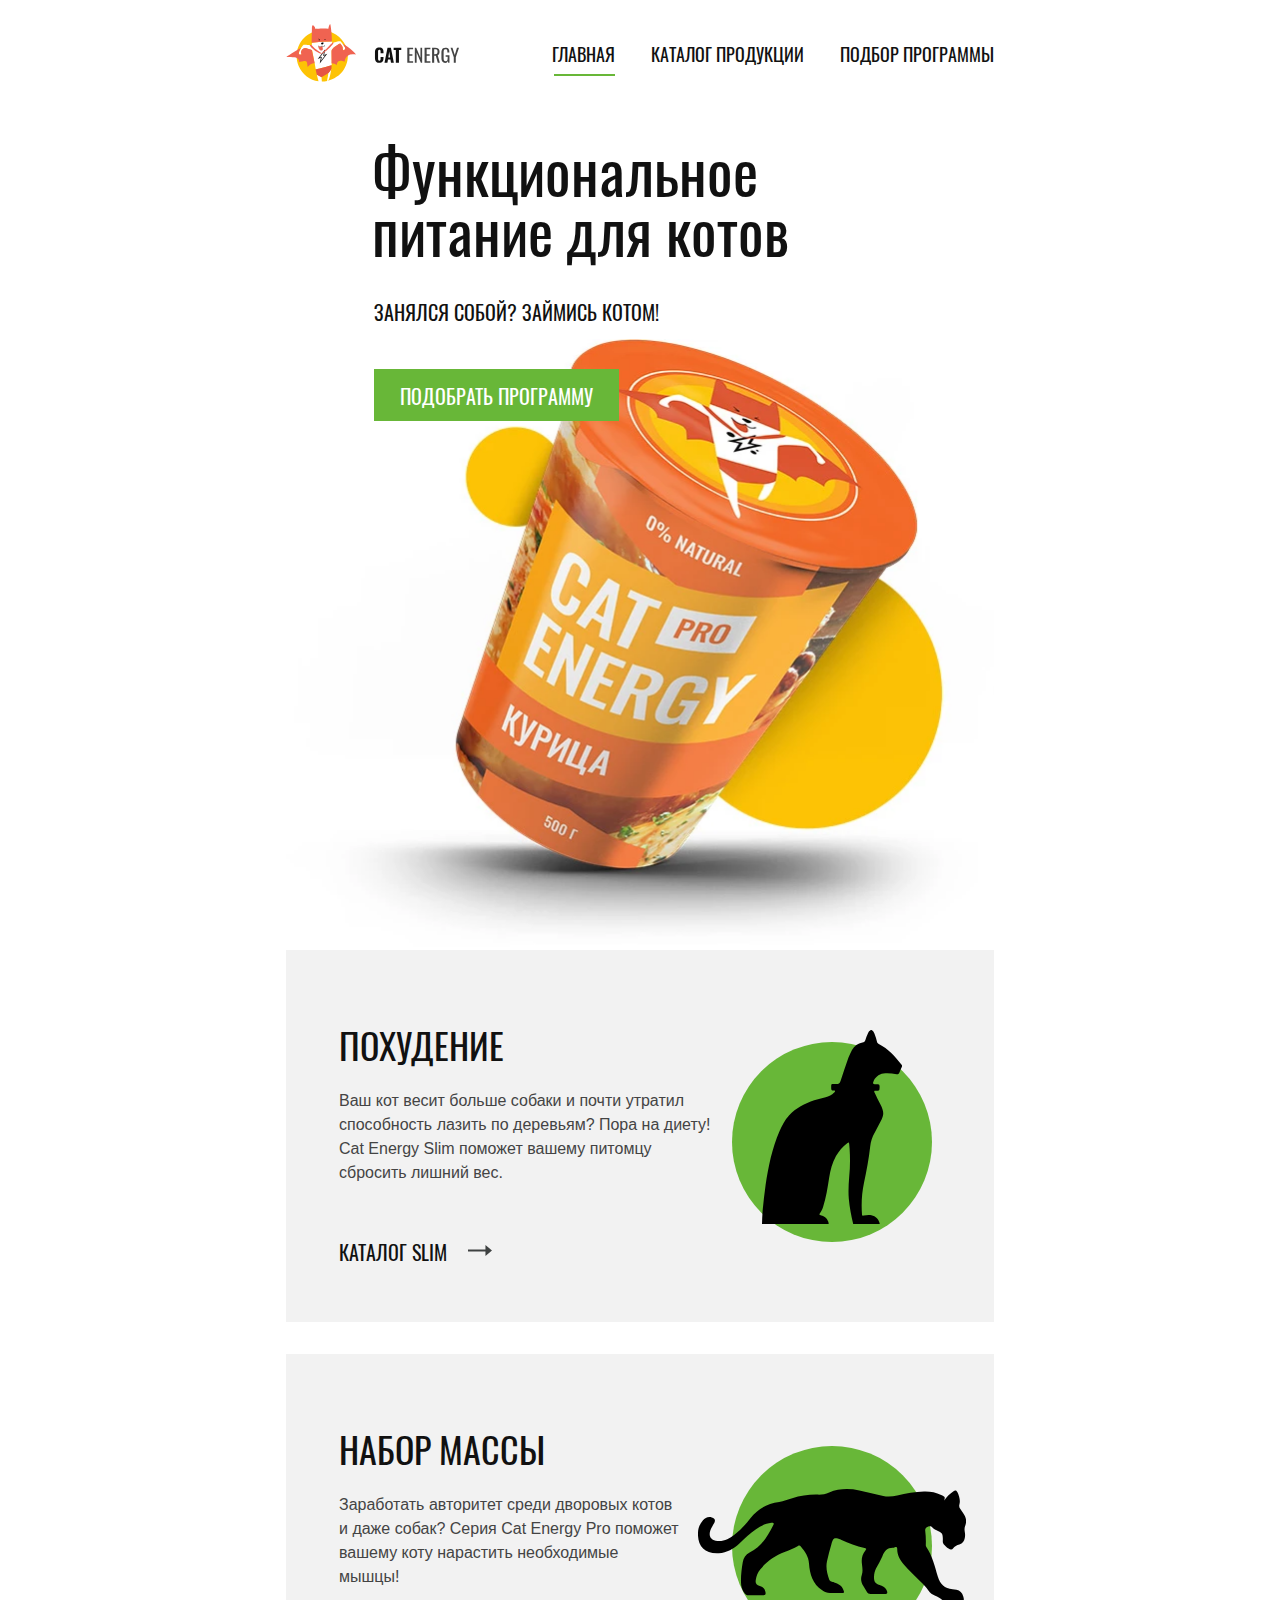
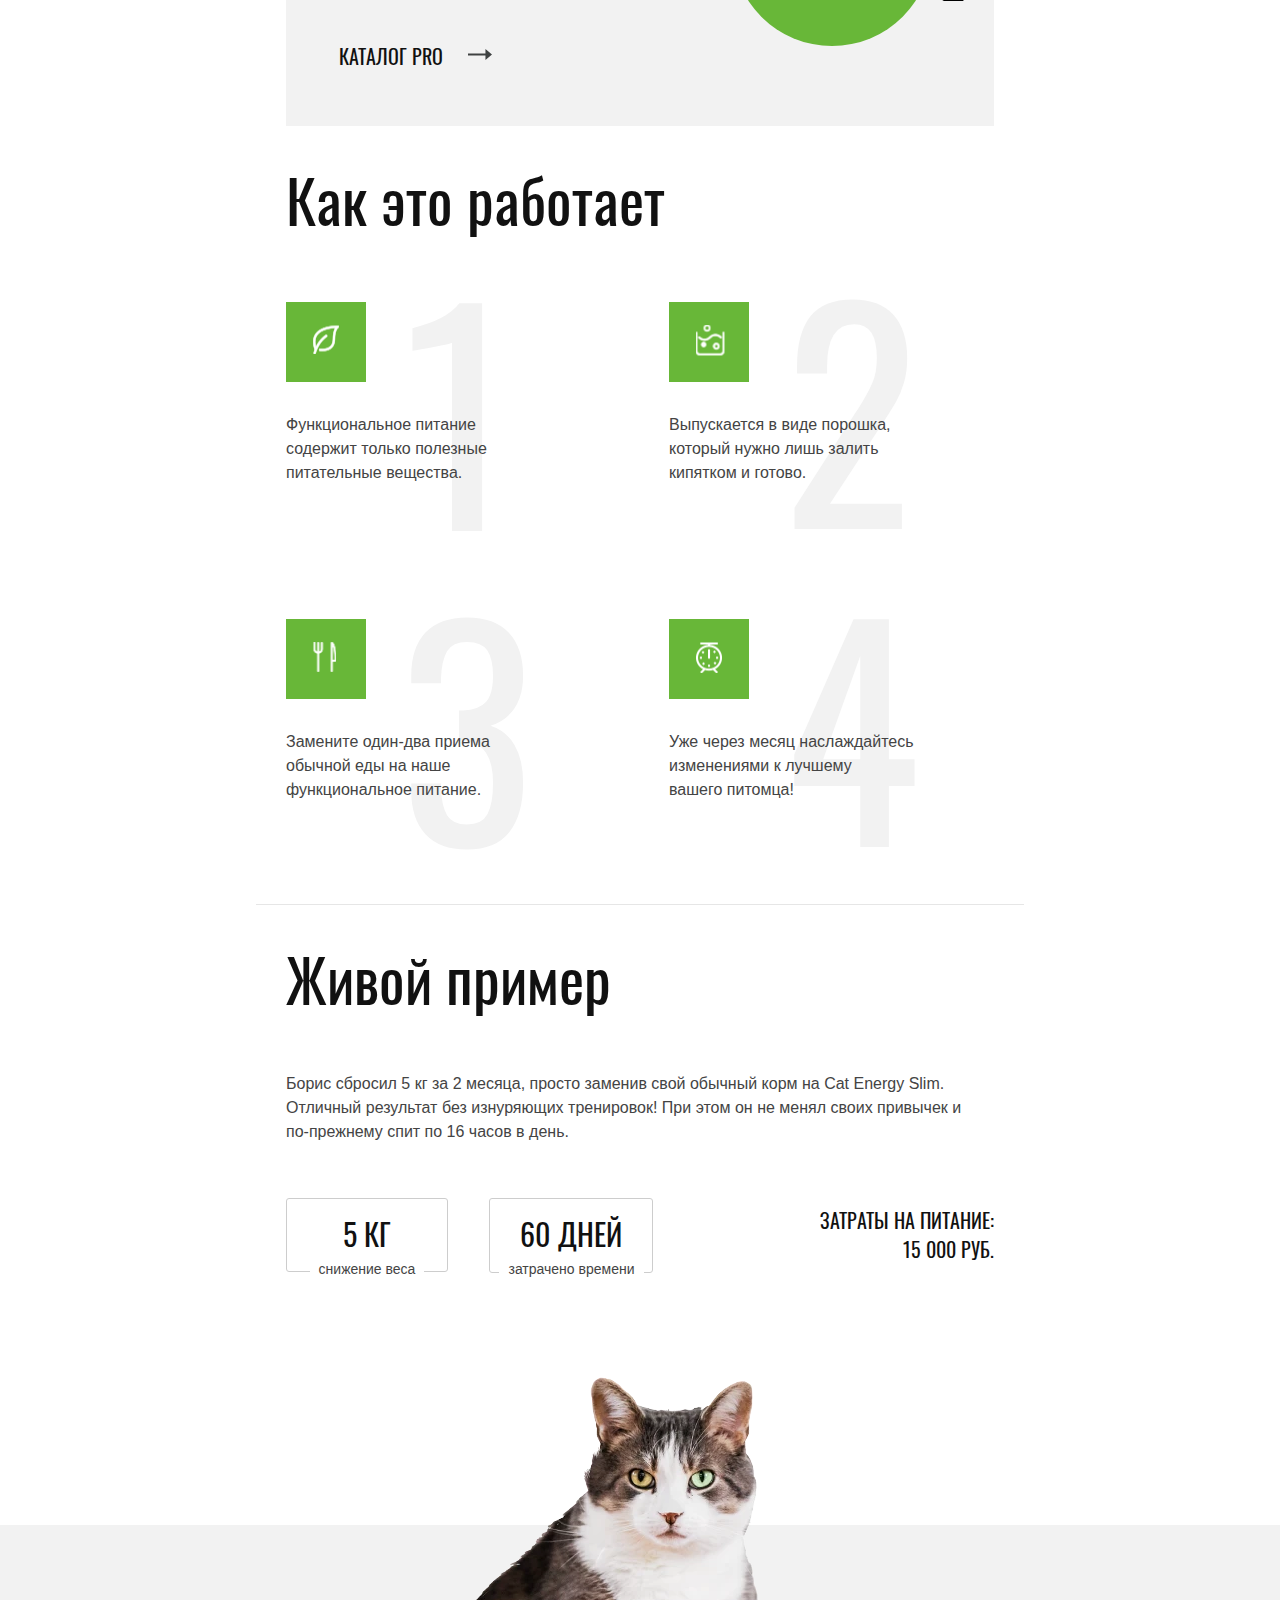
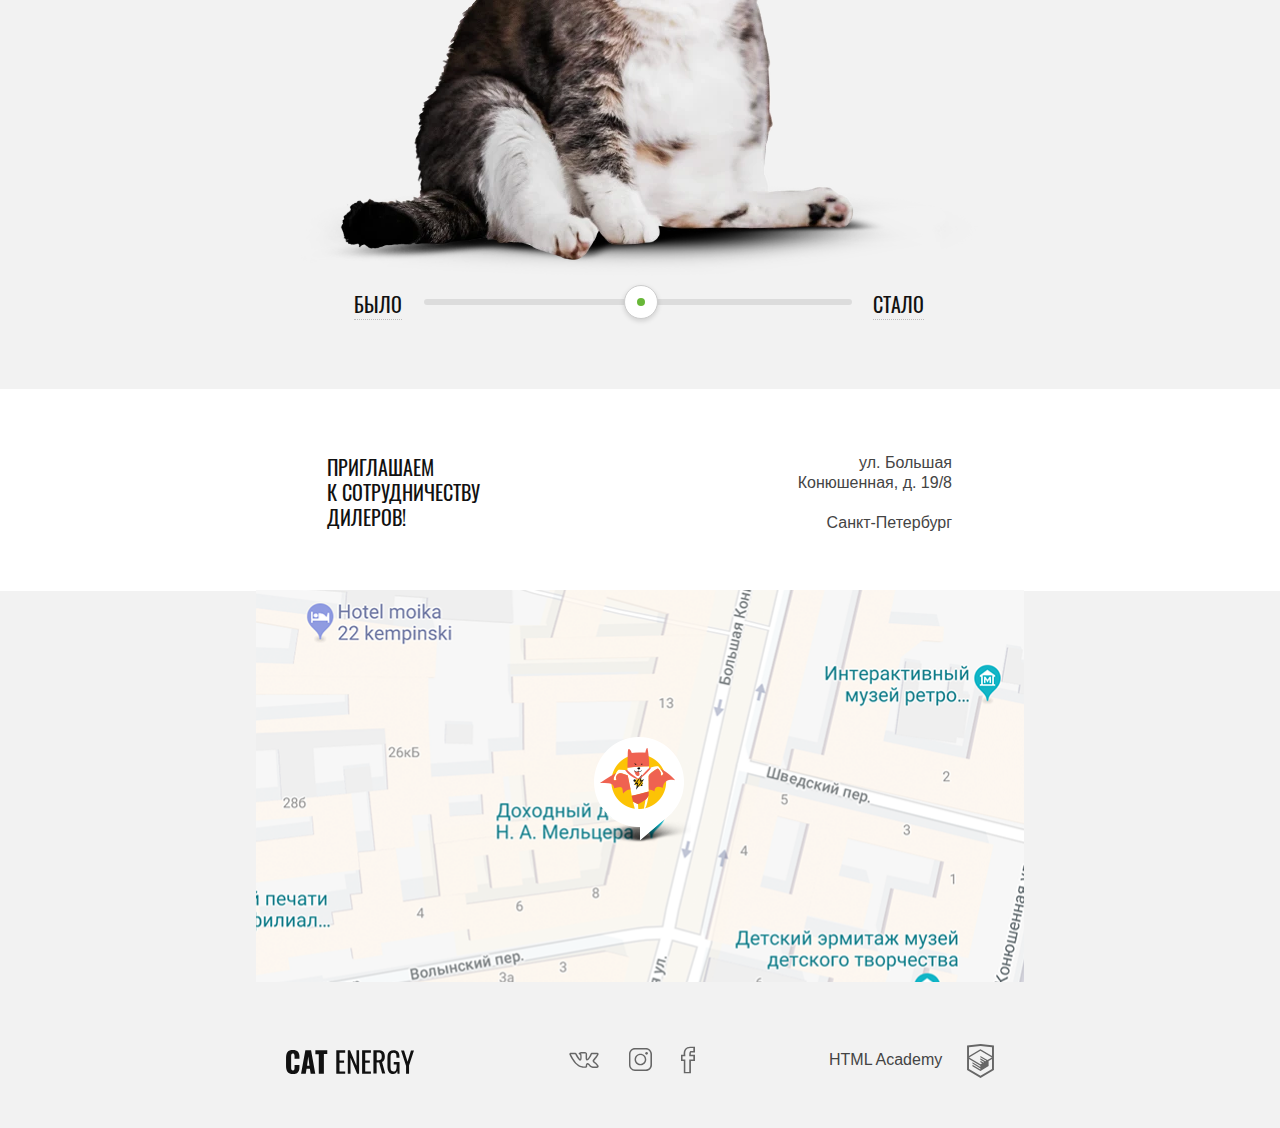
==== commit 3a4d45cb: "заменят файлы в cat-energy" ====
--- a/cat-energy/index.html
+++ b/cat-energy/index.html
@@ -10,7 +10,12 @@
   </head>
   <body>
     <div style="display: none;">
-      <include src="build/img/sprite.svg"></include>
+      <svg xmlns="http://www.w3.org/2000/svg" xmlns:xlink="http://www.w3.org/1999/xlink">
+<symbol id="icon-fb" viewBox="0 0 10 19"><path d="M7.1 19H2v-8.8H0V5.8h1.9c-.1-2 .2-3.4 1.1-4.4C3.8.5 5 .1 6.5 0H10v4.2H7.2c-.1.2-.2.8-.2 1.6h3v4.4H7.1V19zm-4-1h2.8V9.1h2.9V6.8H5.9v-.5c0-1.4 0-2.6.7-3.1l.1-.1h2.1V1H6.5c-1.2.1-2 .4-2.6 1-.8.8-1 2.3-.8 4.2l.1.6H1.1v2.3h2V18z"></path></symbol>
+<symbol id="icon-insta" viewBox="0 0 16.1 16"><path class="st0" d="M11.8 1C13.6 1 15 2.4 15 4.2v7.7c0 1.7-1.4 3.1-3.1 3.1H4.2C2.4 15 1 13.6 1 11.8V4.2C1 2.4 2.4 1 4.2 1h7.6m0-1H4.2C1.9 0 0 1.9 0 4.2v7.7C0 14.1 1.9 16 4.2 16h7.7c2.3 0 4.2-1.9 4.2-4.2V4.2C16 1.9 14.1 0 11.8 0z"></path><path class="st0" d="M8 4.9c1.7 0 3.1 1.4 3.1 3.1S9.7 11.1 8 11.1 4.9 9.7 4.9 8 6.3 4.9 8 4.9m0-1C5.7 3.9 3.9 5.7 3.9 8s1.8 4.1 4.1 4.1 4.1-1.8 4.1-4.1S10.3 3.9 8 3.9z"></path><circle class="st0" cx="12.3" cy="3.7" r=".9"></circle></symbol>
+<symbol id="icon-vk" viewBox="0 0 22 12"><path d="M17.6 12c-.3 0-.9-.1-1.5-.5-.5-.3-.9-.7-1.3-1.2-.3-.3-.9-.9-1.1-.9-.2.1-.4.7-.3 1.2 0 .1 0 .6-.3.9-.3.3-.8.4-.9.4h-1.4c-.7 0-3.2-.2-5.4-2.3C2.5 7.1.2 2.2.1 2 0 1.6-.1 1.2.2.9s.8-.4 1-.4h3.1c.1 0 .4.1.7.3.3.2.4.5.5.6.7 1.5 1.5 2.8 2.6 4 .1-.4.2-1.4.1-2.3 0-.4-.1-.8-.2-1-.1-.1-.3-.2-.5-.2l-.6-.5c0-.5.5-.9.9-1.1.5-.2 1.3-.3 2.3-.3h.5c.9 0 1.2.1 1.6.1 1.2.3 1.2 1.3 1.1 2.5v1.6c0 .3 0 .8.1 1 .2-.1.6-.5 1.5-1.9.6-.9 1-1.9 1.1-2.1.1-.3.4-.7 1.2-.7h3.4c.7 0 1.2.2 1.3.7.2.5.1 1.3-1.7 3.5-.3.3-.5.6-.7.9-.5.4-.9 1-.9 1.1s.5.5.9.9c1.1.9 1.9 1.7 2.2 2.3.4.6.3 1 .2 1.3-.3.7-1.2.7-1.4.8h-2.9zm-3.9-3.7c.7 0 1.2.6 1.8 1.2.4.4.7.8 1.1 1 .5.3 1 .3 1 .3h2.9c.1 0 .3-.1.4-.1 0 0 0-.1-.1-.1-.3-.5-1-1.3-2-2.1-.9-.7-1.3-1.1-1.4-1.7 0-.6.4-1.1 1.2-2.1.2-.2.4-.5.7-.8 1.1-1.4 1.4-2 1.5-2.3h-3.9c0 .4-.5 1.5-1.1 2.4-1.4 2.1-2 2.4-2.5 2.4-.1 0-.3 0-.4-.1-.7-.4-.7-1.4-.7-2.1V2.6c.1-1.3 0-1.3-.3-1.4-.3-.1-.5-.1-1.4-.1H10c-.5 0-1 0-1.4.1l.2.2c.4.5.4 1.5.4 1.7.1 1.3 0 2.9-.7 3.3-.1 0-.2.1-.4.1-.6 0-1.3-.7-2.5-2.5C5 2.9 4.5 1.8 4.5 1.8s0-.1-.1-.1-.2-.1-.2-.1h-3c.4.9 2.5 5 4.8 7.2 2 1.9 4.3 2 4.7 2h1.4s.2 0 .2-.1v-.1c0-.2 0-2 1.2-2.3h.2z"></path></symbol><symbol id="logo-html" viewBox="0 0 26.943 34.09"><path d="M13.62.017L13.472 0 0 1.412v24.661l13.473 8.017 13.43-7.99.042-.025V1.412L13.62.017zm11.399 12.11L13.495 5.334l-.001-.104-.087.05-.088-.056v.109L1.925 12.118V3.147l11.548-1.212L25.02 3.147v8.98zm-11.614-5.34L24.923 13.5l-4.479 2.64-7.093-4.221-.014 1.415 5.904 3.513-.86.507-5.03-2.992-.014 1.415 3.827 2.275-.782.523-3.031-1.787-.014 1.413 1.853 1.091-1.8 1.081-11.356-6.751 11.371-6.835zm-11.48 8.34l11.411 6.791.016 1.044-7.942-4.728-.015 1.416 7.979 4.795.018 1.076-7.973-4.74-.013 1.414 8.021 4.822.046.025 8.143-4.872-.011-5.177 3.415-2.036v10.021L13.472 31.85 1.925 24.979v-9.852z"></path></symbol><symbol id="icon-mail" viewBox="0 0 17 13"><path d="M15.6 11.6H1.4V5.8H0V13h17V5.8h-1.4v5.8zM0 0v2.3l8.5 7.1L17 2.3V0H0zm15.6 1.6L8.5 7.5 1.4 1.6v-.2h14.2v.2z"></path></symbol><symbol id="icon-phone" viewBox="0 0 20 20"><path d="M17.9 9.4H9.4v1.2h8.5l-2.1 2.1.9.9 3.1-3.1c.2-.2.2-.6 0-.9l-3.1-3.1-.9.9 2.1 2zm-9.8 10v-6.2c0-.3-.3-.6-.6-.6H3.1c0 .7.6 1.2 1.2 1.2h2.5v5H3.1c-1 .1-1.8-.7-1.9-1.7v-14c0-1 .8-1.8 1.7-1.8h3.9v5H4.4c-.7 0-1.2.6-1.2 1.2h4.4c.3 0 .6-.3.6-.6V.6C8.1.3 7.8 0 7.5 0H3.1C1.5-.1.1 1.2 0 2.9v13.9c-.1 1.7 1.2 3.1 2.9 3.1h4.6c.3.1.6-.2.6-.5z"></path>
+</symbol></svg>
+
     </div>
     <div class="container">
       <header class="page-header">
--- a/cat-energy/css/style.min.css
+++ b/cat-energy/css/style.min.css
@@ -1,2 +1,2 @@
-html{line-height:1.15}a,body{color:#111}body{font-size:14px;line-height:18px;font-weight:400;min-width:320px;margin:0;padding:0;font-family:"Oswald","Arial",sans-serif;background-color:#fff}details,main{display:block}h1{font-size:2em;margin:.67em 0}hr{-webkit-box-sizing:content-box;box-sizing:content-box;height:0;overflow:visible}code,kbd,pre,samp{font-family:monospace;font-size:1em}a{background-color:transparent;text-decoration:none}abbr[title]{border-bottom:none;-webkit-text-decoration:underline dotted;text-decoration:underline dotted}b,strong{font-weight:bolder}small{font-size:80%}sub,sup{font-size:75%;line-height:0;position:relative;vertical-align:baseline}sub{bottom:-.25em}sup{top:-.5em}img{border-style:none;max-width:100%;height:auto}button,input,optgroup,select,textarea{font-family:inherit;font-size:100%;line-height:1.15;margin:0}button,input{overflow:visible}button,select{text-transform:none}[type=button]::-moz-focus-inner,[type=reset]::-moz-focus-inner,[type=submit]::-moz-focus-inner,button::-moz-focus-inner{border-style:none;padding:0}[type=button]:-moz-focusring,[type=reset]:-moz-focusring,[type=submit]:-moz-focusring,button:-moz-focusring{outline:1px dotted ButtonText}fieldset{padding:.35em .75em .625em}legend{color:inherit;display:table;max-width:100%;white-space:normal}progress{vertical-align:baseline}textarea{overflow:auto}[type=checkbox],[type=radio],legend{-webkit-box-sizing:border-box;box-sizing:border-box;padding:0}[type=number]::-webkit-inner-spin-button,[type=number]::-webkit-outer-spin-button{height:auto}summary{display:list-item}.advantages__description br,[hidden],template{display:none}@font-face{font-family:"Oswald";font-display:swap;src:url(../fonts/oswaldregular.woff2) format("woff2"),url(../fonts/oswaldregular.woff) format("woff");font-weight:400;font-style:normal}@font-face{font-family:"Oswald";font-display:swap;src:url(../fonts/oswaldmedium.woff2) format("woff2"),url(../fonts/oswaldmedium.woff) format("woff");font-weight:500;font-style:normal}.visually-hidden:not(:focus):not(:active){position:absolute;width:1px;height:1px;margin:-1px;border:0;padding:0;white-space:nowrap;-webkit-clip-path:inset(100%);clip-path:inset(100%);clip:rect(0 0 0 0);overflow:hidden}.main-block{width:320px;margin:0 auto}.main-block__promo{position:relative}.main-block__promo::after{content:"";position:absolute;top:0;left:0;z-index:-1;width:320px;height:305px;background-color:#63a73a;background-image:url(../img/index-background-mobile@1x.jpg);background-repeat:no-repeat;background-position:center;background-size:cover}@media (-webkit-min-device-pixel-ratio:1.5),(min-resolution:144dpi),(min-resolution:1.5dppx){.main-block__promo::after{background-image:url(../img/index-background-mobile@2x.jpg)}}.main-block__title{font-size:36px;line-height:36px;font-weight:400;margin:0;padding-top:28px;text-align:center;color:#fff}.main-block__slogan{font-size:14px;line-height:14px;font-weight:400;display:block;padding-top:25px;padding-left:60px;text-transform:uppercase;color:#fff}.main-block__wrap{display:-webkit-box;display:-ms-flexbox;display:flex;-webkit-box-orient:vertical;-webkit-box-direction:normal;-ms-flex-direction:column;flex-direction:column;-webkit-box-flex:1;-ms-flex:1;flex:1}.main-block__pict{margin-top:28px;margin-left:20px}.main-block__button{font-size:14px;line-height:18px;font-weight:400;width:280px;margin:0 auto;padding-top:11px}@media (min-width:768px){.main-block{width:708px}.main-block__promo::after{background-color:#fff;background-image:none}.main-block__title{font-size:60px;line-height:60px;font-weight:400;width:427px;padding-top:55px;padding-left:86px;text-align:left;color:#111}.main-block__slogan{font-size:20px;line-height:20px;font-weight:400;padding:42px 0 0 88px;color:#111}.main-block__pict{margin-top:-82px;margin-left:0;-webkit-box-ordinal-group:3;-ms-flex-order:2;order:2;z-index:-1}.main-block__button{font-size:20px;line-height:20px;font-weight:400;margin:47px 0 0 88px;padding-top:17px;width:245px;height:52px}}@media (min-width:1300px){.main-block{width:1220px}.main-block__promo::after{top:-114px;left:613px;width:720px;height:696px;background-image:url(../img/index-background-desktop@1x.jpg);background-repeat:no-repeat}.main-block__wrap{-webkit-box-orient:horizontal;-webkit-box-direction:normal;-ms-flex-direction:row;flex-direction:row}.main-block__title{padding-left:85px;padding-top:107px}.main-block__slogan{padding-left:85px}.main-block__pict{margin-top:-262px;margin-left:125px}.main-block__button{margin-top:52px;margin-left:84px}}@media (min-width:1300px) and (-webkit-min-device-pixel-ratio:1.5),(min-width:1300px) and (min-resolution:144dpi),(min-width:1300px) and (min-resolution:1.5dppx){.main-block__promo::after{background-image:url(../img/index-background-desktop@2x.jpg);background-size:720px auto}}.main-nav{position:relative}.main-nav__toggle{position:absolute;top:-40px;right:20px;cursor:pointer;border:0;background-color:transparent}.main-nav--closed .main-nav__toggle::before,.main-nav--opened .main-nav__toggle::before{content:"";position:absolute;top:0;left:0;width:24px;height:18px;background-image:url(../img/icon-mobile-menu.svg);background-repeat:no-repeat}.main-nav--opened .main-nav__toggle::before{top:-20px;left:70px;width:18px;background-image:url(../img/icon-close.svg)}.site-list{display:-webkit-box;display:-ms-flexbox;display:flex;-webkit-box-orient:vertical;-webkit-box-direction:normal;-ms-flex-direction:column;flex-direction:column;text-align:center}.site-list__item{font-size:20px;line-height:20px;font-weight:500;display:block;padding-top:22px;padding-bottom:23px;text-transform:uppercase;border-bottom:1px solid #e6e6e6}.site-list__item:first-child{border-top:1px solid #e6e6e6}.site-list__item:hover{opacity:.6}.site-list__item a:focus{opacity:.3}@media (min-width:768px){.site-list{-webkit-box-orient:horizontal;-webkit-box-direction:normal;-ms-flex-direction:row;flex-direction:row;-webkit-box-pack:justify;-ms-flex-pack:justify;justify-content:space-between;width:442px}.site-list__item,.site-list__item:first-child{border:0}.site-list__item{font-size:18px;line-height:25px;font-weight:400;padding:36px 0 0}.site-list__item--active{position:relative}.site-list__item--active::after{content:"";position:absolute;right:0;bottom:-9px;left:2px;height:2px;background:#68b738}}@media (min-width:1300px){.site-list{width:476px}.site-list__item{font-size:20px;line-height:25px;font-weight:400;padding-top:73px}.site-list__item--active-index-desktop{position:relative}.site-list__item--active-index-desktop::after{content:"";position:absolute;right:0;bottom:-10px;left:0;height:2px;background:#fff}.site-list--index-desktop a{color:#fff}}.program{width:320px;margin:23px auto 0}.program__list{margin:0;padding:0;list-style:none}.program__item{position:relative;width:280px;margin:0 auto}.program__item::before{content:"";position:absolute;top:0;left:0;z-index:-1;width:280px;height:266px;background-color:#f2f2f2}.program__wrapper{margin-bottom:19px}.program__title{font-size:24px;line-height:37px;font-weight:400;margin:0;padding-top:30px;padding-left:92px;text-transform:uppercase}.program__text{position:relative;width:228px;margin:0;padding:29px 0 23px 21px;font-family:"Arial","Helvetica",sans-serif;color:#444}.program__text::before{content:"";position:absolute;top:-43px;left:22px;width:50px;height:50px;border-radius:50%;background-color:#68b738}.program__text--pro::after,.program__text--slim::after{content:"";position:absolute;top:-44px;left:30px;width:35px;height:49px;background-image:url(../img/icon-cat-slim.svg);background-repeat:no-repeat}.program__text--pro::after{top:-32px;left:13px;width:67px;height:28px;background-image:url(../img/icon-cat-pro.svg)}.program__link{font-size:16px;line-height:16px;font-weight:400;position:relative;display:block;padding:19px 0 22px 20px;text-transform:uppercase}.program__link::before{content:"";position:absolute;top:-2px;left:20px;width:240px;height:1px;background-color:#111;opacity:.1}.program__link::after{content:"";position:absolute;top:22px;left:117px;width:24px;height:11px;background-image:url(../img/icon-right-arrow-long.svg)}.program__link:hover::after{width:32px;background-image:url(../img/icon-right-arrow-verylong.svg)}.program__link:active{opacity:.3}@media (min-width:768px){.program{width:708px;margin-top:0}.program__item{width:100%}.program__item::before{width:100%;height:372px}.program__wrapper{margin-bottom:29px}.program__title{font-size:36px;line-height:37px;font-weight:400;padding-top:76px;padding-left:53px}.program__text{font-size:16px;line-height:24px;font-weight:400;width:340px;padding:26px 0 0 53px}.program__text::before{top:-21px;left:446px;width:200px;height:200px}.program__text--slim{width:372px}.program__text--slim::after{top:-33px;left:476px;width:140px;height:194px}.program__text--pro{width:340px}.program__text--pro::after{top:22px;left:412px;width:268px;height:112px}.program__link{font-size:20px;line-height:20px;font-weight:400;padding:57px 0 63px 53px}.program__link::before{display:none}.program__link::after{top:60px;left:182px}}@media (min-width:1300px){.program{width:1220px;margin-top:132px}.program__wrapper{width:570px}.program__title{padding-left:217px}.program__list{display:-webkit-box;display:-ms-flexbox;display:flex;-webkit-box-pack:justify;-ms-flex-pack:justify;justify-content:space-between}.program__item{margin-right:80px}.program__item::before{width:570px;height:372px}.program__item:last-child{margin-right:0}.program__text{padding-bottom:0;padding-top:75px;padding-right:52px}.program__text::before{top:-66px;left:56px;width:100px;height:100px}.program__text--slim{width:462px}.program__text--slim::after{top:-72px;left:70px;width:70px;height:97px}.program__text--pro{width:446px}.program__text--pro::after{top:-44px;left:38px;width:134px;height:56px}.program__link{padding-top:31px;padding-left:55px}.program__link::after{top:34px;left:184px}}.advantages{width:320px;margin:0 auto 47px}.advantages__wrap{width:280px;margin:0 auto}.advantages__title{padding:0;list-style:none;font-size:36px;line-height:60px;font-weight:400;margin:0}.advantages__list{margin:0;padding:0;list-style:none;display:-webkit-box;display:-ms-flexbox;display:flex;-webkit-box-orient:vertical;-webkit-box-direction:normal;-ms-flex-direction:column;flex-direction:column}.advantages__item{position:relative;padding-top:26px}.advantages__item--healthy::before{content:"";position:absolute;top:41px;left:17px;width:26px;height:29px;background-image:url(../img/advantage-leaf@1x.png);background-repeat:no-repeat;background-position:center}@media (-webkit-min-device-pixel-ratio:1.5),(min-resolution:144dpi),(min-resolution:1.5dppx){.advantages__item--healthy::before{background-image:url(../img/advantage-leaf@2x.png);background-size:52px auto}}.advantages__item--making::before{content:"";position:absolute;top:39px;left:16px;width:29px;height:31px;background-image:url(../img/advantage-powder@1x.png);background-repeat:no-repeat;background-position:center}@media (-webkit-min-device-pixel-ratio:1.5),(min-resolution:144dpi),(min-resolution:1.5dppx){.advantages__item--making::before{background-image:url(../img/advantage-powder@2x.png);background-size:50px auto}}.advantages__item--change::before{content:"";position:absolute;top:40px;left:18px;width:23px;height:30px;background-image:url(../img/advantage-dining@1x.png);background-repeat:no-repeat;background-position:center}@media (-webkit-min-device-pixel-ratio:1.5),(min-resolution:144dpi),(min-resolution:1.5dppx){.advantages__item--change::before{background-image:url(../img/advantage-dining@2x.png);background-size:46px auto}}.advantages__item--time::before{content:"";position:absolute;top:40px;left:17px;width:26px;height:31px;background-image:url(../img/advantage-clock@1x.png);background-repeat:no-repeat;background-position:center}@media (-webkit-min-device-pixel-ratio:1.5),(min-resolution:144dpi),(min-resolution:1.5dppx){.advantages__item--time::before{background-image:url(../img/advantage-clock@2x.png);background-size:52px auto}}.advantages__description{margin:0;list-style:none;position:relative;width:195px;padding:0 0 0 80px;font-family:"Arial","Helvetica",sans-serif;color:#444}.advantages__description::after{content:"";position:absolute;top:-1px;left:0;width:60px;height:60px;z-index:-1;background-color:#68b738}@media (min-width:768px){.advantages{width:768px;margin:0 auto}.advantages__wrap{width:708px;margin:0 auto;padding:0}.advantages__title{font-size:60px;line-height:60px;font-weight:400;margin-top:40px;padding-bottom:63px}.advantages__list{-webkit-box-orient:horizontal;-webkit-box-direction:normal;-ms-flex-direction:row;flex-direction:row;-ms-flex-wrap:wrap;flex-wrap:wrap;padding-bottom:102px}.advantages__item{font-size:16px;line-height:24px;font-weight:400;width:325px}.advantages__item:nth-child(2n){margin-left:58px;padding-bottom:124px}.advantages__item:last-child{padding-bottom:0}.advantages__item--change::before,.advantages__item--healthy::before,.advantages__item--making::before,.advantages__item--time::before{top:33px;left:27px}.advantages__item--healthy::after{font-size:281px;line-height:282px;font-weight:400;content:"1";position:absolute;top:-29px;left:118px;z-index:-1;color:#f2f2f2}.advantages__item--change::after,.advantages__item--making::after,.advantages__item--time::after{font-size:281px;line-height:282px;font-weight:400;content:"2";position:absolute;top:-31px;left:114px;z-index:-1;color:#f2f2f2}.advantages__item--change::after,.advantages__item--time::after{content:"3";top:-30px}.advantages__item--time::after{content:"4"}.advantages__description{width:245px;padding-left:0;padding-top:95px}.advantages__description br{display:block}.advantages__description::after{top:-16px;left:0;width:80px;height:80px}}@media (min-width:1300px){.advantages{width:1220px}.advantages__wrap{width:100%}.advantages__title{margin-top:44px;margin-left:3px}.advantages__list{-ms-flex-wrap:nowrap;flex-wrap:nowrap;-webkit-box-pack:justify;-ms-flex-pack:justify;justify-content:space-between;padding-bottom:0}.advantages__item{width:245px}.advantages__item:nth-child(2n){margin-left:0}}.example{min-width:320px;background:-webkit-gradient(linear,left top,left bottom,color-stop(50%,#f2f2f2),color-stop(50%,#f2f2f2));background:linear-gradient(#f2f2f2 50%,#f2f2f2 50%)}.example__wrap{width:100%}.example__container{width:280px;margin:0 auto}.example__title{font-size:36px;line-height:60px;font-weight:400;margin:0;padding:16px 0 0}.example__description{padding:24px 14px 13px 0;font-family:"Arial","Helvetica",sans-serif;color:#444}.example__wrapper{padding-top:12px}.example__stats{display:-webkit-box;display:-ms-flexbox;display:flex;-webkit-box-pack:justify;-ms-flex-pack:justify;justify-content:space-between}.example__value{margin:0;list-style:none;font-size:14px;line-height:20px;font-weight:400;text-transform:uppercase;padding:34px 0 34px 47px}.example__image{width:320px;margin:0 auto}.example__picture-after{display:none}@media (min-width:768px){.example{background:-webkit-gradient(linear,left top,left bottom,color-stop(57.2%,#fff),color-stop(57.2%,#f2f2f2));background:linear-gradient(#fff 57.2%,#f2f2f2 57.2%);z-index:-2}.example__container{position:relative;width:708px;margin:0 auto}.example__container::before{content:"";position:absolute;top:0;left:-30px;width:768px;height:1px;background-color:#e6e6e6}.example__title{font-size:60px;line-height:60px;font-weight:400;padding-top:44px}.example__description{font-size:16px;line-height:24px;font-weight:400;padding-top:64px}.example__wrapper{display:-webkit-box;display:-ms-flexbox;display:flex;-webkit-box-pack:justify;-ms-flex-pack:justify;justify-content:space-between;width:708px;margin:0 auto;padding-top:41px}.example__stats{width:367px}.example__value{font-size:20px;line-height:20px;font-weight:400;width:192px;padding:12px 0 0;text-align:right}.example__total{display:inline-block;margin-top:9px}.example__image{width:768px;margin:0 auto;padding-top:86px}.example__picture-before{margin-left:45px}}@media (min-width:1300px){.example{background:-webkit-gradient(linear,left top,left bottom,color-stop(23%,#fff),color-stop(23%,#f2f2f2));background:linear-gradient(#fff 23%,#f2f2f2 23%);z-index:1}.example__wrap{display:-webkit-box;display:-ms-flexbox;display:flex;width:1220px;margin:0 auto}.example__container{width:610px}.example__container::before{display:none}.example__title{padding-top:3px;padding-left:4px}.example__description{width:432px;padding-top:146px;padding-left:3px}.example__wrapper{-webkit-box-orient:vertical;-webkit-box-direction:normal;-ms-flex-direction:column;flex-direction:column;padding-top:57px;padding-left:5px}.example__value{width:333px;padding-top:49px;text-align:left}.example__total{padding-left:59px}.example__image{margin-top:-50px;margin-left:-40px;padding-top:0}.example__picture-before{margin-left:5px}}.offer{position:relative;width:280px;height:289px;margin-top:41px;background-image:url(../img/gift-photo-mobile@1x.jpg);background-repeat:no-repeat;background-position:center}@media (-webkit-min-device-pixel-ratio:1.5),(min-resolution:144dpi),(min-resolution:1.5dppx){.offer{background-image:url(../img/gift-photo-mobile@2x.jpg);background-size:280px auto}}.offer::before{content:"";position:absolute;top:65px;left:113px;width:56px;height:60px;background-image:url(../img/icon-gift.svg)}.offer__description{font-size:16px;line-height:20px;font-weight:400;width:161px;margin:0;padding:187px 61px 0 60px;font-family:"Arial","Helvetica",sans-serif;text-align:center;color:#fff}@media (min-width:768px){.offer{display:-webkit-box;display:-ms-flexbox;display:flex;-webkit-box-pack:end;-ms-flex-pack:end;justify-content:flex-end;width:auto;margin-top:25px;margin-bottom:32px;background-image:url(../img/gift-photo-tablet@1x.jpg)}.offer::before{top:110px;left:90px}.offer__description{width:161px;margin-top:-70px;padding-top:187px;padding-right:124px;text-align:left}}@media (min-width:768px) and (-webkit-min-device-pixel-ratio:1.5),(min-width:768px) and (min-resolution:144dpi),(min-width:768px) and (min-resolution:1.5dppx){.offer{background-image:url(../img/gift-photo-tablet@2x.jpg);background-size:708px auto}}@media (min-width:1300px){.offer{width:245px;margin-top:0;background-image:url(../img/gift-photo-desktop@1x.jpg)}.offer::before{top:64px;left:94px}.offer__description{width:161px;margin-top:0;padding:185px 46px 0 0;text-align:center}}@media (min-width:1300px) and (-webkit-min-device-pixel-ratio:1.5),(min-width:1300px) and (min-resolution:144dpi),(min-width:1300px) and (min-resolution:1.5dppx){.offer{background-image:url(../img/gift-photo-desktop@2x.jpg);background-size:245px auto}}.info-address__title{font-size:16px;line-height:20px;font-weight:400;display:block;width:124px;text-transform:uppercase}.info-address__address{font-size:14px;line-height:20px;font-weight:400;width:139px;margin:0;font-family:"Arial","Helvetica",sans-serif;color:#444}@media (min-width:768px){.info-address__title{font-size:20px;line-height:25px;font-weight:400;width:155px;padding-top:2px}.info-address__address{font-size:16px;line-height:20px;font-weight:400;width:155px;text-align:right}.info-address__city{display:block;padding-top:20px}}@media (min-width:1300px){.info-address{position:absolute;-webkit-box-pack:justify;-ms-flex-pack:justify;justify-content:space-between;-webkit-box-sizing:border-box;box-sizing:border-box;background-color:#fff}.info-address__address{padding-left:95px;text-align:left}}.catalog{width:320px;margin:0 auto}.catalog__list{margin:0;padding:0;list-style:none}@media (min-width:768px){.catalog{width:708px}.catalog__list{display:-webkit-box;display:-ms-flexbox;display:flex;-ms-flex-wrap:wrap;flex-wrap:wrap}}@media (min-width:1300px){.catalog{width:1300px}}.catalog-info{width:320px;margin:0 auto}.catalog-info__title{font-size:36px;line-height:60px;font-weight:400;margin:0;padding:15px 0 26px 20px}@media (min-width:768px){.catalog-info{width:768px}.catalog-info__title{font-size:60px;line-height:60px;font-weight:400;padding:55px 0 13px 30px}}@media (min-width:1300px){.catalog-info{width:1220px}.catalog-info__title{padding-top:73px;padding-left:0}}.catalog-item{padding-left:19px;-webkit-box-sizing:border-box;box-sizing:border-box;border:1px solid #ededed}.catalog-item__container{display:-webkit-box;display:-ms-flexbox;display:flex}.catalog-item__title{font-size:16px;line-height:20px;font-weight:400;width:74px;margin:0;padding-bottom:10px;text-transform:uppercase}.catalog-item__wrap{padding-top:23px}.catalog-item__table{font-size:12px;line-height:16px;font-weight:400;width:140px;border-spacing:0;border-collapse:collapse;font-family:"Arial","Helvetica",sans-serif;color:#444}.catalog-item__value{text-align:right}.catalog-item__order{font-size:16px;line-height:20px;font-weight:400;width:280px;margin-bottom:20px;padding-top:9px}@media (min-width:768px){.catalog-item{position:relative;width:324px;margin-top:72px;margin-right:60px;padding-left:0;border:0}.catalog-item:nth-child(2n){margin-right:0}.catalog-item::before{content:"";position:absolute;top:81px;left:0;z-index:-1;width:100%;height:431px;background-color:#f2f2f2}.catalog-item__title{font-size:20px;line-height:20px;font-weight:400;width:130px;margin:0 auto;padding-top:34px;padding-bottom:20px;text-align:center}.catalog-item__container{-webkit-box-orient:vertical;-webkit-box-direction:normal;-ms-flex-direction:column;flex-direction:column}.catalog-item__wrap{padding-top:0}.catalog-item__link-image--small{padding-top:35px}.catalog-item__table{font-size:16px;line-height:16px;font-weight:400;width:249px;height:1px;margin:0 auto}.catalog-item__characteristics{border-bottom:1px solid #cdcdcd}.catalog-item__text,.catalog-item__value{padding-top:8px;padding-bottom:7px}.catalog-item__order{width:249px;margin:29px auto}}@media (min-width:1300px){.catalog-item{width:245px;margin-right:80px}.catalog-item:nth-child(2n){margin-right:80px}.catalog-item:nth-child(4n){margin-right:0}.catalog-item__order,.catalog-item__table{width:169px}}.show-more{position:relative;display:-webkit-box;display:-ms-flexbox;display:flex;-webkit-box-orient:vertical;-webkit-box-direction:normal;-ms-flex-direction:column;flex-direction:column;padding-top:55px}.show-more::before{content:"";position:absolute;top:28px;left:144px;width:30px;height:30px;background-image:url(../img/icon-plus-mobile.svg);background-repeat:no-repeat;background-position:0 0;fill:#222;opacity:.2}.show-more__title{font-size:16px;line-height:20px;font-weight:400;margin:0;padding-top:26px;padding-left:39px;padding-bottom:7px;text-transform:uppercase}.show-more__text{font-size:12px;line-height:18px;font-weight:400;margin:0;padding-left:30px;padding-bottom:22px;font-family:"Arial","Helvetica",sans-serif;color:#444}.show-more__button{font-size:16px;line-height:20px;font-weight:400;display:block;width:280px;height:40px;margin-bottom:25px;padding-top:9px;-webkit-box-sizing:border-box;box-sizing:border-box;background-color:#f2f2f2;color:#444;text-transform:uppercase;text-align:center}.show-more__button:hover{background-color:#ebebeb}.show-more__button:active{color:rgba(68,68,68,.3)}@media (min-width:768px){.show-more{margin-top:153px;border:1px solid #ededed}.show-more::before{top:54px;left:132px;width:60px;height:60px;background-image:url(../img/icon-plus.svg);background-color:#fff}.show-more__title{font-size:20px;line-height:20px;font-weight:400;width:166px;padding:108px 0 27px 79px;text-align:center}.show-more__text{font-size:16px;line-height:18px;font-weight:400;width:200px;text-align:center;padding-left:61px;padding-bottom:58px}.show-more__button{width:249px;margin:27px auto 39px}}@media (min-width:1300px){.show-more{padding-top:48px}.show-more::before{top:54px;left:90px}.show-more__title{padding:115px 0 27px 37px}.show-more__text{padding-left:19px;padding-bottom:83px}.show-more__button{width:169px;margin-top:0}}.extra{position:relative;margin-top:27px;padding-bottom:34px}.extra::after{content:"";position:absolute;top:14px;right:0;width:53px;height:3px;background-color:#68b738}.extra__title{font-size:24px;line-height:24px;font-weight:400;margin:0;padding-left:19px;padding-bottom:32px}.extra__wrapper{width:280px;margin:0 auto}.extra__list{margin:0;padding:0;list-style:none;border-top:1px solid #cdcdcd}.extra__item{display:-webkit-box;display:-ms-flexbox;display:flex;-webkit-box-orient:vertical;-webkit-box-direction:normal;-ms-flex-direction:column;flex-direction:column;padding-top:14px;border-bottom:1px solid #cdcdcd}.extra__text{font-size:16px;line-height:16px;font-weight:400;margin:0;padding-bottom:15px;color:#222;text-transform:uppercase}.extra__table{font-size:14px;line-height:14px;font-weight:400;border-collapse:collapse;font-family:"Arial","Helvetica",sans-serif;color:#444}.extra__value{text-align:right}.extra__button{font-size:16px;line-height:20px;font-weight:400;width:100%;margin-top:11px;margin-bottom:16px;padding-top:10px;font-family:"Oswald","Arial",sans-serif;border:0}@media (min-width:768px){.extra{width:auto;margin-top:66px;padding:0}.extra::before{content:"";position:absolute;top:22px;left:0;width:28px;height:3px;background-color:#68b738}.extra::after{top:22px;right:0;width:327px}.extra__title{font-size:36px;line-height:36px;font-weight:400;padding-left:67px;padding-bottom:80px;border:0}.extra__wrapper{width:708px;border:0}.extra__list{border:0}.extra__item{-webkit-box-orient:horizontal;-webkit-box-direction:normal;-ms-flex-direction:row;flex-direction:row;-ms-flex-wrap:wrap;flex-wrap:wrap;padding:25px 37px 0;-webkit-box-align:baseline;-ms-flex-align:baseline;align-items:baseline;border:1px solid rgba(205,205,205,.5)}.extra__table,.extra__text{font-size:20px;line-height:20px;font-weight:400}.extra__table{font-size:16px;line-height:16px;margin-top:3px}.extra__table,.extra__text{width:50%}.extra__weight{padding:0;text-align:right}.extra__value{width:95px;padding:0}.extra__button{margin-bottom:25px}}@media (min-width:1300px){.extra{margin-top:78px;padding-bottom:53px}.extra::before{top:21px;left:-110px;width:70px}.extra::after{top:21px;right:-108px;width:957px}.extra__title{padding-left:0}.extra__wrapper{display:-webkit-box;display:-ms-flexbox;display:flex;-webkit-box-orient:horizontal;-webkit-box-direction:normal;-ms-flex-direction:row;flex-direction:row;-webkit-box-pack:justify;-ms-flex-pack:justify;justify-content:space-between;width:1220px}.extra__list{width:895px}.extra__item{-ms-flex-wrap:nowrap;flex-wrap:nowrap;padding:15px 0;-webkit-box-align:center;-ms-flex-align:center;align-items:center;border:0;border-top:1px solid #cdcdcd}.extra__item:last-child{border-bottom:1px solid #cdcdcd}.extra__text{width:160px;padding:0}.extra__value,.extra__weight{text-align:left}.extra__value{width:81px}.extra__button{width:245px;margin:0}.extra__table{width:326px;margin-left:162px}}.social{margin:0;padding:0;list-style:none;position:relative;display:-webkit-box;display:-ms-flexbox;display:flex;-webkit-box-pack:justify;-ms-flex-pack:justify;justify-content:space-between;-webkit-box-align:center;-ms-flex-align:center;align-items:center;width:130px}.social::after,.social::before{content:"";position:absolute;top:-23px;left:-76px;width:280px;height:1px;background-color:#dadada}.social::after{top:40px}.social__icon{display:block;fill:#666}.social__icon--vkontakte{width:22px;height:12px}.social__icon--instagram{width:16px;height:16px}.social__icon--facebook{width:10px;height:19px;padding-right:9px}.social__icon:hover{fill:#68b738}.social__icon:active{fill:#68b738;opacity:.3}@media (min-width:768px){.social{width:135px;padding-left:30px;padding-top:10px;-webkit-box-align:center;-ms-flex-align:center;align-items:center}.social::after,.social::before{display:none}.social__icon--vkontakte{width:30px;height:16px}.social__icon--instagram{width:23px;height:23px}.social__icon--facebook{width:14px;height:28px}}@media (min-width:1300px){.social{padding-top:5px}}.copyright{width:280px;padding-top:44px}.copyright__link{font-size:16px;line-height:16px;font-weight:400;font-family:"Arial","Helvetica",sans-serif;color:#444;padding-top:8px}.copyright__link:active{opacity:.3}.copyright__link-icon{width:27px;height:34px;fill:#666}.copyright__link-icon:hover{fill:#68b738}.copyright__link-icon:active{fill:#68b738;opacity:.3}@media (min-width:768px){.copyright{width:165px;padding-top:15px}}.info-list{padding:0;list-style:none;margin:0 0 0 20px}.info-list__item{margin-bottom:14px}.info-list__item:last-child{margin-bottom:21px}.info-list__label{margin-bottom:14px;padding-right:9px}.info-list__field--name{min-width:229px}.info-list__field--weight{min-width:206px}.info-list__field--age{min-width:172px}@media (min-width:768px){.info-list{margin-left:42px}.info-list__item{margin-bottom:20px}.info-list__item:last-child{margin-bottom:71px}.info-list__label{padding-right:13px}.info-list__field--name{min-width:567px}.info-list__field--weight{min-width:538px}.info-list__field--age{min-width:497px}}@media (min-width:1300px){.info-list{width:570px;margin-left:3px}.info-list__label{padding-right:12px}.info-list__label--weight{padding-right:15px}.info-list__field--name{min-width:506px}.info-list__field--weight{min-width:475px}.info-list__field--age{min-width:436px}}.main-form{width:320px;margin:0 auto;padding-bottom:33px}.main-form__title{list-style:none;font-size:36px;line-height:60px;font-weight:400;margin:15px 0 0;padding:0 0 0 20px}.main-form__description{width:230px;margin:0;padding:26px 0 39px 21px;text-transform:uppercase}.main-form__write fieldset{margin:0;padding:0;border:0}@media (min-width:768px){.main-form{width:768px;padding-bottom:52px}.main-form__title{font-size:60px;line-height:60px;font-weight:400;padding:41px 0 29px 29px}.main-form__description{font-size:20px;line-height:30px;font-weight:400;width:325px;padding-bottom:66px;padding-left:71px}}@media (min-width:1300px){.main-form{width:1300px;padding-bottom:65px}.main-form__title{padding-top:58px;padding-left:43px}.main-form__description{padding-left:42px}}.program-list{margin:0;list-style:none;display:-webkit-box;display:-ms-flexbox;display:flex;-webkit-box-orient:vertical;-webkit-box-direction:normal;-ms-flex-direction:column;flex-direction:column;padding:0 0 25px;border-top:1px solid #e6e6e6;border-bottom:1px solid #e6e6e6}.program-list__item{position:relative;padding-top:26px;padding-left:50px}.program-list__input--radio{display:none}.program-list__input--radio+label::before{content:"";position:absolute;top:21px;left:18px;width:30px;height:30px;border:1px solid #cdcdcd;border-radius:50%}.program-list__input--radio+label:hover::before{border:1px solid #bababa}.program-list__input--radio+label:active::before,.program-list__label:active{opacity:.3}.program-list__input--radio:checked+label::after{content:"";position:absolute;top:31px;left:28px;width:12px;height:12px;border-radius:50%;background-color:#68b738}.program-list__input--radio:checked+label:active::after{opacity:.3}.program-list__label{padding-left:15px}@media (min-width:768px){.program-list{margin-left:41px;margin-right:37px;padding-bottom:35px;border:1px solid #e6e6e6}.program-list__item{padding-top:33px;padding-left:70px}.program-list__input--radio+label::before{content:"";position:absolute;top:23px;left:28px;width:37px;height:37px;border:1px solid #cdcdcd;border-radius:50%}.program-list__input--radio:checked+label::after{content:"";position:absolute;top:33px;left:38px;width:18px;height:18px;border-radius:50%;background-color:#68b738}}@media (min-width:1300px){.program-list{width:570px;margin:0}.program-list__item{padding-left:76px}.program-list__input--radio+label::before{top:25px;left:33px}.program-list__input--radio:checked+label::after{top:35px;left:43px}}.contacts-list{margin:0;list-style:none;padding:32px 0 29px 20px}.contacts-list__item{position:relative;padding-bottom:14px}.contacts-list__item:last-child{padding-bottom:0}.contacts-list__label{padding-right:8px}.contacts-list__field--email{min-width:219px}.contacts-list__field--tel{min-width:204px}.contacts-list__icon{position:relative}.contacts-list__icon--email{position:absolute;top:18px;left:247px;width:17px;height:13px}.contacts-list__icon--email:hover{fill:#68b738}.contacts-list__icon--email:invalid{fill:#ff8282}.contacts-list__icon--tel{position:absolute;top:14px;left:247px;width:20px;height:20px}@media (min-width:768px){.contacts-list{padding:76px 0 65px 42px}.contacts-list__item{padding-bottom:20px}.contacts-list__item--email::after{top:20px;right:56px}.contacts-list__item--tel::after{top:17px;right:53px}.contacts-list__label--email{padding-right:14px}.contacts-list__field--email{min-width:551px}.contacts-list__field--tel{min-width:535px}.contacts-list__icon--email{top:19px;left:593px}.contacts-list__icon--tel{position:absolute;top:16px;left:593px}}@media (min-width:1300px){.contacts-list{display:-webkit-box;display:-ms-flexbox;display:flex;padding:74px 0 47px 3px}.contacts-list__item--email::after{top:20px;right:101px}.contacts-list__item--tel::after{top:17px;right:18px}.contacts-list__field--email{min-width:486px;margin-right:82px}.contacts-list__field--tel{min-width:472px}.contacts-list__icon--email{top:21px;left:532px}.contacts-list__icon--tel{position:absolute;top:18px;left:531px}}.addition-list{list-style:none;display:-webkit-box;display:-ms-flexbox;display:flex;-webkit-box-orient:vertical;-webkit-box-direction:normal;-ms-flex-direction:column;flex-direction:column;-webkit-box-pack:justify;-ms-flex-pack:justify;justify-content:space-between;margin:14px 0 38px;padding:0 0 0 20px}.addition-list__item{padding-top:25px}.addition-list__label{position:relative;display:block;padding-left:47px;cursor:pointer}.addition-list__label:active{opacity:.3}.addition-list__input--checkbox{display:none}.addition-list__input--checkbox+label::before{content:"";position:absolute;top:-6px;left:0;width:30px;height:30px;border:1px solid red}.addition-list__input--checkbox+label:hover::before{border:1px solid #bababa}.addition-list__input--checkbox:checked+label::after{content:"";position:absolute;top:3px;left:6px;width:21px;height:15px;background-image:url(../img/icon-tick.svg);background-repeat:no-repeat;background-position:0 0}@media (min-width:768px){.addition-list{-webkit-box-orient:horizontal;-webkit-box-direction:normal;-ms-flex-direction:row;flex-direction:row;-ms-flex-wrap:wrap;flex-wrap:wrap;width:576px;margin-top:39px;margin-bottom:35px;padding-left:51px}.addition-list__item{width:230px;padding-top:27px;padding-bottom:28px}.addition-list__input--checkbox+label::before{content:"";position:absolute;top:-10px;left:-12px;width:39px;height:39px;border:1px solid #cdcdcd}.addition-list__input--checkbox:checked+label::after{content:"";position:absolute;top:5px;left:0}}@media (min-width:1300px){.addition-list{-ms-flex-wrap:nowrap;flex-wrap:nowrap;width:1204px;margin-top:40px;padding-left:14px}}.form{width:320px;margin:0 auto}.form__wrapper{margin-bottom:28px}.form__items{margin:0;padding:0;list-style:none}.form__list{font-size:16px;line-height:18px;font-weight:400;text-transform:uppercase;color:#222}.form__title{font-size:24px;line-height:24px;font-weight:400;padding-left:19px}.form__title--contacts{position:relative;width:202px}.form__title--addition::before,.form__title--comment::before,.form__title--contacts::before{content:"";position:absolute;top:14px;right:-118px;width:99px;height:3px;background-color:#68b738}.form__textarea{margin:0;padding:0;list-style:none}.form__title--comment{position:relative}.form__title--addition::before,.form__title--comment::before{top:15px;right:-180px;width:158px}.form__comment{font-size:16px;line-height:18px;font-weight:400;min-width:280px;height:150px;margin:36px 0 26px 20px;padding:12px 0 0 14px;-webkit-box-sizing:border-box;box-sizing:border-box;font-family:"Oswald","Arial",sans-serif;text-transform:uppercase;color:#444;border:1px solid rgba(205,205,205,.5);resize:none;overflow:auto}.form__title--addition{position:relative}.form__title--addition::before{top:13px;right:-160px;width:136px}.form__form-button{text-align:center}.form__button{font-size:16px;line-height:20px;font-weight:400;width:280px;margin-bottom:19px;margin-left:20px;padding:0;font-family:"Oswald","Arial",sans-serif}.form__note{font-size:14px;line-height:16px;font-weight:400;font-family:"Arial","Helvetica",sans-serif;color:#444}@media (min-width:768px){.form{width:708px}.form__wrapper{margin-bottom:76px}.form__list,.form__title{font-size:20px;line-height:20px;font-weight:400}.form__title{font-size:36px;line-height:36px;padding-left:39px}.form__title--contacts{width:100%}.form__title--contacts::before{top:21px;right:-30px;width:145px}.form__title--contacts::after{content:"";position:absolute;top:21px;left:-30px;width:30px;height:3px;background:#68b738}.form__title--comment::before{top:21px;right:-518px;width:479px}.form__title--comment::after{content:"";position:absolute;top:21px;left:-30px;width:30px;height:3px;background:#68b738}.form__comment{font-size:20px;line-height:30px;font-weight:400;min-width:631px;height:174px;margin:77px 0 61px 39px;padding-top:9px;padding-left:19px}.form__title--addition::before{top:21px;right:-488px;width:446px}.form__title--addition::after{content:"";position:absolute;top:21px;right:-490px;width:30px;height:3px;background:#68b738}.form__form-button{display:-webkit-box;display:-ms-flexbox;display:flex;-webkit-box-pack:justify;-ms-flex-pack:justify;justify-content:space-between;width:544px;margin-left:20px}.form__button{font-size:20px;line-height:20px;font-weight:400;width:283px;height:52px}.form__note{font-size:16px;line-height:16px;font-weight:400;padding-top:16px}}@media (min-width:1300px){.form{width:1220px}.form__wrapper{display:-webkit-box;display:-ms-flexbox;display:flex;-webkit-box-pack:justify;-ms-flex-pack:justify;justify-content:space-between;width:1220px;margin:0}.form__title{padding-left:0}.form__title--contacts::before{top:20px;right:-112px;width:776px}.form__title--contacts::after{top:20px;left:-110px;width:70px}.form__title--comment::before{top:22px;right:-1151px;width:1111px}.form__title--comment::after{top:22px;left:-110px;width:70px}.form__comment{min-width:1220px;margin-left:3px}.form__title--addition::before{top:24px;right:-1121px;width:1078px}.form__title--addition::after{top:24px;left:-110px;width:70px}.form__note{padding-top:18px}.form__form-button{width:850px;margin-left:-18px;padding-top:7px}.form__button{width:568px}}.button{display:block;min-height:40px;-webkit-box-sizing:border-box;box-sizing:border-box;background-color:#68b738;color:#fff;border:0;text-transform:uppercase;text-align:center}.button:active,.button:hover{background-color:#5eaa2f}.button:active{color:rgba(255,255,255,.3)}.page-header{width:320px;margin:0 auto;padding-top:13px}.page-header__logo-image{margin-left:20px;margin-bottom:11px;cursor:pointer}.page-header__logo-image:hover{opacity:.8}.page-header__logo-image:active{opacity:.6}@media (min-width:768px){.page-header,.page-header__wrapper{display:-webkit-box;display:-ms-flexbox;display:flex;-webkit-box-pack:justify;-ms-flex-pack:justify;justify-content:space-between}.page-header{padding-top:6px;width:auto;margin:0}.page-header__wrapper{width:708px;margin:0 auto}.page-header__logo-image{width:173px;height:58px;margin:0;padding-top:18px}}@media (min-width:1300px){.page-header{padding:0}.page-header__wrapper{width:1220px}.page-header__logo-image{width:210px;padding-top:54px}}.contacts__info,.contacts__wrapper{display:-webkit-box;display:-ms-flexbox;display:flex;width:280px;margin:0 auto}.contacts__info{-webkit-box-pack:justify;-ms-flex-pack:justify;justify-content:space-between;padding-bottom:26px;padding-top:28px}.contacts__wrapper{-webkit-box-orient:vertical;-webkit-box-direction:normal;-ms-flex-direction:column;flex-direction:column;padding-top:37px;-webkit-box-align:center;-ms-flex-align:center;align-items:center}.contacts__logo{width:128px;padding-bottom:51px;cursor:pointer}.contacts__logo:hover{opacity:.8}.contacts__logo:active{opacity:.6}.contacts__map,.contacts__map::before{background-repeat:no-repeat;background-size:cover}.contacts__map{margin:0 auto;background-position:0 0;position:relative;width:320px;height:364px;background-image:url(../img/bg-map-mobile@1x.png)}@media (-webkit-min-device-pixel-ratio:1.5),(min-resolution:144dpi),(min-resolution:1.5dppx){.contacts__map{background-image:url(../img/bg-map-mobile@2x.png);background-size:320px auto}}.contacts__map::before{content:"";position:absolute;top:138px;left:129px;width:55px;height:53px;background-image:url(../img/map-pin.png)}.contacts__interactive{position:absolute;width:100%;height:364px;border:0}@media (min-width:768px){.contacts__info{width:auto;padding:64px 72px 57px 71px}.contacts__wrapper{-webkit-box-orient:horizontal;-webkit-box-direction:normal;-ms-flex-direction:row;flex-direction:row;-webkit-box-pack:justify;-ms-flex-pack:justify;justify-content:space-between;width:708px;padding-top:0}.contacts__logo{padding-top:68px}.contacts__map{width:768px;height:392px;background-image:url(../img/bg-map-tablet@1x.png)}.contacts__map::before{top:147px;left:322px;width:113px;height:106px}.contacts__interactive{height:392px}}@media (min-width:768px) and (-webkit-min-device-pixel-ratio:1.5),(min-width:768px) and (min-resolution:144dpi),(min-width:768px) and (min-resolution:1.5dppx){.contacts__map{background-image:url(../img/bg-map-tablet@2x.png);background-size:768px auto}}@media (min-width:1300px){.contacts__info{margin-top:95px;margin-left:42px;padding:63px 90px 58px 76px;z-index:10}.contacts__wrapper{width:1220px}.contacts__logo{padding-top:63px}.contacts__map{min-width:1300px;height:400px;background-image:url(../img/bg-map-desktop@1x.png)}.contacts__map::before{top:150px;left:926px;width:113px;height:106px}.contacts__interactive{height:400px}}@media (min-width:1300px) and (-webkit-min-device-pixel-ratio:1.5),(min-width:1300px) and (min-resolution:144dpi),(min-width:1300px) and (min-resolution:1.5dppx){.contacts__map{background-image:url(../img/bg-map-desktop@2x.png);background-size:1300px auto}}.page-footer{min-width:320px;background:linear-gradient(#fff 116px,#f2f2f2 116px)}.page-footer--grey{background:#f2f2f2}.page-footer__contacts{width:320px;margin:0 auto}.page-footer__copyright{display:-webkit-box;display:-ms-flexbox;display:flex;-webkit-box-pack:justify;-ms-flex-pack:justify;justify-content:space-between}@media (min-width:768px){.page-footer{display:-webkit-box;display:-ms-flexbox;display:flex;-webkit-box-pack:justify;-ms-flex-pack:justify;justify-content:space-between;min-width:768px;background:linear-gradient(#fff 202px,#f2f2f2 202px)}.page-footer--grey{background:#f2f2f2}.page-footer__contacts{width:768px}}@media (min-width:1300px){.page-footer{min-width:1300px;background:#f2f2f2}.page-footer__contacts{width:1300px}}.inner-page{width:320px;margin:0 auto}@media (min-width:768px){.inner-page{width:768px}}@media (min-width:1300px){.inner-page{width:1300px}}.field{font-size:16px;line-height:18px;font-weight:400;min-height:45px;padding:0 0 0 14px;-webkit-box-sizing:border-box;box-sizing:border-box;font-family:"Oswald","Arial",sans-serif;text-transform:uppercase;color:#444;border:1px solid rgba(205,205,205,.5);outline:0}.field:invalid{border:2px solid #ff8282}.field:required{border:1px solid rgba(205,205,205,.5)}.field:hover{border:1px solid #cdcdcd}.field:focus{border:2px solid #444}@media (min-width:768px){.field{font-size:20px;line-height:20px;font-weight:400;min-height:52px;padding-left:19px}}.example-info{position:relative;display:-webkit-box;display:-ms-flexbox;display:flex;-webkit-box-orient:vertical;-webkit-box-direction:normal;-ms-flex-direction:column;flex-direction:column;text-align:center}.example-info__data{font-size:24px;line-height:24px;font-weight:400;-webkit-box-sizing:border-box;box-sizing:border-box;border:1px solid #cdcdcd;border-radius:3px;text-transform:uppercase}.example-info__data--weight{padding:13px 41px 17px 42px}.example-info__data--days{padding:14px 21px 16px}.example-info__text{font-size:12px;line-height:12px;font-weight:400;font-family:"Arial","Helvetica",sans-serif;position:absolute;width:57px;text-align:center;background-color:#f2f2f2;color:#444}.example-info__text--weight{padding:4px 14px 0 20px;top:43px;left:13px}.example-info__text--days{padding:3px 14px 0 18px;top:44px;left:17px}@media (min-width:768px){.example-info__data{font-size:30px;line-height:37px;font-weight:400}.example-info__data--weight{padding:16px 56px 19px}.example-info__data--days{padding:16px 30px 20px}.example-info__text{font-size:14px;line-height:14px;font-weight:400;background-color:#fff}.example-info__text--weight{width:114px;padding:6px 0 0;top:58px;left:24px}.example-info__text--days{width:145px;margin-top:20px;padding:0;top:44px;left:10px}}@media (min-width:1300px){.example-info__text{background-color:#f2f2f2}}.container{overflow:hidden}.toggles-info{display:-webkit-box;display:-ms-flexbox;display:flex;-webkit-box-pack:justify;-ms-flex-pack:justify;justify-content:space-between;width:197px;margin:0 auto;padding-bottom:37px}.toggles-info__after,.toggles-info__before{font-size:16px;line-height:20px;font-weight:400;padding-top:29px;text-transform:uppercase;cursor:pointer}.toggles-info__bar,.toggles-info__toggle{-webkit-box-sizing:border-box;box-sizing:border-box}.toggles-info__bar{margin-top:32px;border:1px solid #cdcdcd;position:relative;width:84px;height:14px;border-radius:6px;background-color:#fff}.toggles-info__toggle{position:absolute;top:3px;left:8px;width:35px;height:6px;border-radius:3px;background-color:#68b738}@media (min-width:768px){.toggles-info{width:712px;padding-bottom:69px;-webkit-box-align:center;-ms-flex-align:center;align-items:center}.toggles-info__bar{width:428px;height:6px;margin-top:5px;border-radius:3px;border:0;background-color:#dcdcdc}.toggles-info__toggle{position:relative;top:-14px;left:200px;width:34px;height:34px;border:1px solid #cdcdcd;border-radius:50%;-webkit-box-shadow:0 2px 5px rgba(0,0,0,.15);box-shadow:0 2px 5px rgba(0,0,0,.15);background-color:#fff}.toggles-info__toggle::before{content:"";position:absolute;top:12px;left:12px;width:8px;height:8px;border-radius:50%;background-color:#68b738}.toggles-info__toggle:hover{-webkit-box-shadow:0 3px 5px rgba(0,0,0,.25);box-shadow:0 3px 5px rgba(0,0,0,.25)}.toggles-info__toggle:active{border:2px solid #68b738;-webkit-box-shadow:0 4px 5px rgba(0,0,0,.3);box-shadow:0 4px 5px rgba(0,0,0,.3)}.toggles-info__toggle:active::before{top:11px;left:11px}.toggles-info__after,.toggles-info__before{font-size:20px;line-height:20px;font-weight:400;display:inline-block;padding-top:15px;padding-bottom:5px;border-bottom:1px dotted rgba(17,17,17,.23)}.toggles-info__after:hover,.toggles-info__before:hover{border-bottom:1px solid rgba(17,17,17,.4)}.toggles-info__after:active,.toggles-info__before:active{border-bottom:none}.toggles-info__before{margin-left:70px}.toggles-info__after{margin-right:72px}}@media (min-width:1300px){.toggles-info{width:722px}.toggles-info__after,.toggles-info__before{padding-top:36px}.toggles-info__bar{position:relative;margin-top:29px}.toggles-info__before{margin-left:84px}.toggles-info__after{margin-right:68px}}
+html{line-height:1.15}a,body{color:#111}body{font-size:14px;line-height:18px;font-weight:400;min-width:320px;margin:0;padding:0;font-family:"Oswald","Arial",sans-serif;background-color:#fff}details,main{display:block}h1{font-size:2em;margin:.67em 0}hr{-webkit-box-sizing:content-box;box-sizing:content-box;height:0;overflow:visible}code,kbd,pre,samp{font-family:monospace;font-size:1em}a{background-color:transparent;text-decoration:none}abbr[title]{border-bottom:none;-webkit-text-decoration:underline dotted;text-decoration:underline dotted}b,strong{font-weight:bolder}small{font-size:80%}sub,sup{font-size:75%;line-height:0;position:relative;vertical-align:baseline}sub{bottom:-.25em}sup{top:-.5em}img{border-style:none;max-width:100%;height:auto}button,input,optgroup,select,textarea{font-family:inherit;font-size:100%;line-height:1.15;margin:0}button,input{overflow:visible}button,select{text-transform:none}[type=button]::-moz-focus-inner,[type=reset]::-moz-focus-inner,[type=submit]::-moz-focus-inner,button::-moz-focus-inner{border-style:none;padding:0}[type=button]:-moz-focusring,[type=reset]:-moz-focusring,[type=submit]:-moz-focusring,button:-moz-focusring{outline:1px dotted ButtonText}fieldset{padding:.35em .75em .625em}legend{color:inherit;display:table;max-width:100%;white-space:normal}progress{vertical-align:baseline}textarea{overflow:auto}[type=checkbox],[type=radio],legend{-webkit-box-sizing:border-box;box-sizing:border-box;padding:0}[type=number]::-webkit-inner-spin-button,[type=number]::-webkit-outer-spin-button{height:auto}summary{display:list-item}.advantages__description br,[hidden],template{display:none}@font-face{font-family:"Oswald";font-display:swap;src:url(../fonts/oswaldregular.woff2) format("woff2"),url(../fonts/oswaldregular.woff) format("woff");font-weight:400;font-style:normal}@font-face{font-family:"Oswald";font-display:swap;src:url(../fonts/oswaldmedium.woff2) format("woff2"),url(../fonts/oswaldmedium.woff) format("woff");font-weight:500;font-style:normal}.visually-hidden:not(:focus):not(:active){position:absolute;width:1px;height:1px;margin:-1px;border:0;padding:0;white-space:nowrap;-webkit-clip-path:inset(100%);clip-path:inset(100%);clip:rect(0 0 0 0);overflow:hidden}.main-block{width:320px;margin:0 auto}.main-block__promo{position:relative}.main-block__promo::after{content:"";position:absolute;top:0;left:0;z-index:-1;width:320px;height:305px;background-color:#63a73a;background-image:url(../img/index-background-mobile@1x.jpg);background-repeat:no-repeat;background-position:center;background-size:cover}@media (-webkit-min-device-pixel-ratio:1.5),(min-resolution:144dpi),(min-resolution:1.5dppx){.main-block__promo::after{background-image:url(../img/index-background-mobile@2x.jpg)}}.main-block__title{font-size:36px;line-height:36px;font-weight:400;margin:0;padding-top:28px;text-align:center;color:#fff}.main-block__slogan{font-size:14px;line-height:14px;font-weight:400;display:block;padding-top:25px;padding-left:60px;text-transform:uppercase;color:#fff}.main-block__wrap{display:-webkit-box;display:-ms-flexbox;display:flex;-webkit-box-orient:vertical;-webkit-box-direction:normal;-ms-flex-direction:column;flex-direction:column;-webkit-box-flex:1;-ms-flex:1;flex:1}.main-block__pict{margin-top:28px;margin-left:20px}.main-block__button{font-size:14px;line-height:18px;font-weight:400;width:280px;margin:0 auto;padding-top:11px}@media (min-width:768px){.main-block{width:708px}.main-block__promo::after{background-color:#fff;background-image:none}.main-block__title{font-size:60px;line-height:60px;font-weight:400;width:427px;padding-top:55px;padding-left:86px;text-align:left;color:#111}.main-block__slogan{font-size:20px;line-height:20px;font-weight:400;padding:42px 0 0 88px;color:#111}.main-block__pict{margin-top:-82px;margin-left:0;-webkit-box-ordinal-group:3;-ms-flex-order:2;order:2;z-index:-1}.main-block__button{font-size:20px;line-height:20px;font-weight:400;margin:47px 0 0 88px;padding-top:17px;width:245px;height:52px}}@media (min-width:1300px){.main-block{width:1220px}.main-block__promo::after{top:-114px;left:613px;width:720px;height:696px;background-image:url(../img/index-background-desktop@1x.jpg);background-repeat:no-repeat}.main-block__wrap{-webkit-box-orient:horizontal;-webkit-box-direction:normal;-ms-flex-direction:row;flex-direction:row}.main-block__title{padding-left:85px;padding-top:107px}.main-block__slogan{padding-left:85px}.main-block__pict{margin-top:-262px;margin-left:125px}.main-block__button{margin-top:52px;margin-left:84px}}@media (min-width:1300px) and (-webkit-min-device-pixel-ratio:1.5),(min-width:1300px) and (min-resolution:144dpi),(min-width:1300px) and (min-resolution:1.5dppx){.main-block__promo::after{background-image:url(../img/index-background-desktop@2x.jpg);background-size:720px auto}}.main-nav{position:relative}.main-nav__toggle{position:absolute;top:-40px;right:20px;cursor:pointer;border:0;background-color:transparent}.main-nav--closed .main-nav__toggle::before,.main-nav--opened .main-nav__toggle::before{content:"";position:absolute;top:0;left:0;width:24px;height:18px;background-image:url(../img/icon-mobile-menu.svg);background-repeat:no-repeat}.main-nav--opened .main-nav__toggle::before{width:18px;background-image:url(../img/icon-close.svg)}.site-list{margin:0;padding:0;list-style:none;display:-webkit-box;display:-ms-flexbox;display:flex;-webkit-box-orient:vertical;-webkit-box-direction:normal;-ms-flex-direction:column;flex-direction:column;text-align:center}.site-list__item{font-size:20px;line-height:20px;font-weight:500;display:block;padding-top:22px;padding-bottom:23px;text-transform:uppercase;border-bottom:1px solid #e6e6e6}.site-list__item:first-child{border-top:1px solid #e6e6e6}.site-list__item:hover{opacity:.6}.site-list__item a:focus{opacity:.3}@media (min-width:768px){.site-list{-webkit-box-orient:horizontal;-webkit-box-direction:normal;-ms-flex-direction:row;flex-direction:row;-webkit-box-pack:justify;-ms-flex-pack:justify;justify-content:space-between;width:442px}.site-list__item,.site-list__item:first-child{border:0}.site-list__item{font-size:18px;line-height:25px;font-weight:400;padding:36px 0 0}.site-list__item--active{position:relative}.site-list__item--active::after{content:"";position:absolute;right:0;bottom:-9px;left:2px;height:2px;background:#68b738}}@media (min-width:1300px){.site-list{width:476px}.site-list__item{font-size:20px;line-height:25px;font-weight:400;padding-top:73px}.site-list__item--active-index-desktop{position:relative}.site-list__item--active-index-desktop::after{content:"";position:absolute;right:0;bottom:-10px;left:0;height:2px;background:#fff}.site-list--index-desktop a{color:#fff}}.program{width:320px;margin:23px auto 0}.program__list{margin:0;padding:0;list-style:none}.program__item{position:relative;width:280px;margin:0 auto}.program__item::before{content:"";position:absolute;top:0;left:0;z-index:-1;width:280px;height:266px;background-color:#f2f2f2}.program__wrapper{margin-bottom:19px}.program__title{font-size:24px;line-height:37px;font-weight:400;margin:0;padding-top:30px;padding-left:92px;text-transform:uppercase}.program__text{position:relative;width:228px;margin:0;padding:29px 0 23px 21px;font-family:"Arial","Helvetica",sans-serif;color:#444}.program__text::before{content:"";position:absolute;top:-43px;left:22px;width:50px;height:50px;border-radius:50%;background-color:#68b738}.program__text--pro::after,.program__text--slim::after{content:"";position:absolute;top:-44px;left:30px;width:35px;height:49px;background-image:url(../img/icon-cat-slim.svg);background-repeat:no-repeat}.program__text--pro::after{top:-32px;left:13px;width:67px;height:28px;background-image:url(../img/icon-cat-pro.svg)}.program__link{font-size:16px;line-height:16px;font-weight:400;position:relative;display:block;padding:19px 0 22px 20px;text-transform:uppercase}.program__link::before{content:"";position:absolute;top:-2px;left:20px;width:240px;height:1px;background-color:#111;opacity:.1}.program__link::after{content:"";position:absolute;top:22px;left:117px;width:24px;height:11px;background-image:url(../img/icon-right-arrow-long.svg)}.program__link:hover::after{width:32px;background-image:url(../img/icon-right-arrow-verylong.svg)}.program__link:active{opacity:.3}@media (min-width:768px){.program{width:708px;margin-top:0}.program__item{width:100%}.program__item::before{width:100%;height:372px}.program__wrapper{margin-bottom:29px}.program__title{font-size:36px;line-height:37px;font-weight:400;padding-top:76px;padding-left:53px}.program__text{font-size:16px;line-height:24px;font-weight:400;width:340px;padding:26px 0 0 53px}.program__text::before{top:-21px;left:446px;width:200px;height:200px}.program__text--slim{width:372px}.program__text--slim::after{top:-33px;left:476px;width:140px;height:194px}.program__text--pro{width:340px}.program__text--pro::after{top:22px;left:412px;width:268px;height:112px}.program__link{font-size:20px;line-height:20px;font-weight:400;padding:57px 0 63px 53px}.program__link::before{display:none}.program__link::after{top:60px;left:182px}}@media (min-width:1300px){.program{width:1220px;margin-top:132px}.program__wrapper{width:570px}.program__title{padding-left:217px}.program__list{display:-webkit-box;display:-ms-flexbox;display:flex;-webkit-box-pack:justify;-ms-flex-pack:justify;justify-content:space-between}.program__item{margin-right:80px}.program__item::before{width:570px;height:372px}.program__item:last-child{margin-right:0}.program__text{padding-bottom:0;padding-top:75px;padding-right:52px}.program__text::before{top:-66px;left:56px;width:100px;height:100px}.program__text--slim{width:462px}.program__text--slim::after{top:-72px;left:70px;width:70px;height:97px}.program__text--pro{width:446px}.program__text--pro::after{top:-44px;left:38px;width:134px;height:56px}.program__link{padding-top:31px;padding-left:55px}.program__link::after{top:34px;left:184px}}.advantages{width:320px;margin:0 auto 47px}.advantages__wrap{width:280px;margin:0 auto}.advantages__title{padding:0;list-style:none;font-size:36px;line-height:60px;font-weight:400;margin:0}.advantages__list{margin:0;padding:0;list-style:none;display:-webkit-box;display:-ms-flexbox;display:flex;-webkit-box-orient:vertical;-webkit-box-direction:normal;-ms-flex-direction:column;flex-direction:column}.advantages__item{position:relative;padding-top:26px}.advantages__item--healthy::before{content:"";position:absolute;top:41px;left:17px;width:26px;height:29px;background-image:url(../img/advantage-leaf@1x.png);background-repeat:no-repeat;background-position:center}@media (-webkit-min-device-pixel-ratio:1.5),(min-resolution:144dpi),(min-resolution:1.5dppx){.advantages__item--healthy::before{background-image:url(../img/advantage-leaf@2x.png);background-size:52px auto}}.advantages__item--making::before{content:"";position:absolute;top:39px;left:16px;width:29px;height:31px;background-image:url(../img/advantage-powder@1x.png);background-repeat:no-repeat;background-position:center}@media (-webkit-min-device-pixel-ratio:1.5),(min-resolution:144dpi),(min-resolution:1.5dppx){.advantages__item--making::before{background-image:url(../img/advantage-powder@2x.png);background-size:50px auto}}.advantages__item--change::before{content:"";position:absolute;top:40px;left:18px;width:23px;height:30px;background-image:url(../img/advantage-dining@1x.png);background-repeat:no-repeat;background-position:center}@media (-webkit-min-device-pixel-ratio:1.5),(min-resolution:144dpi),(min-resolution:1.5dppx){.advantages__item--change::before{background-image:url(../img/advantage-dining@2x.png);background-size:46px auto}}.advantages__item--time::before{content:"";position:absolute;top:40px;left:17px;width:26px;height:31px;background-image:url(../img/advantage-clock@1x.png);background-repeat:no-repeat;background-position:center}@media (-webkit-min-device-pixel-ratio:1.5),(min-resolution:144dpi),(min-resolution:1.5dppx){.advantages__item--time::before{background-image:url(../img/advantage-clock@2x.png);background-size:52px auto}}.advantages__description{margin:0;list-style:none;position:relative;width:195px;padding:0 0 0 80px;font-family:"Arial","Helvetica",sans-serif;color:#444}.advantages__description::after{content:"";position:absolute;top:-1px;left:0;width:60px;height:60px;z-index:-1;background-color:#68b738}@media (min-width:768px){.advantages{width:768px;margin:0 auto}.advantages__wrap{width:708px;margin:0 auto;padding:0}.advantages__title{font-size:60px;line-height:60px;font-weight:400;margin-top:40px;padding-bottom:63px}.advantages__list{-webkit-box-orient:horizontal;-webkit-box-direction:normal;-ms-flex-direction:row;flex-direction:row;-ms-flex-wrap:wrap;flex-wrap:wrap;padding-bottom:102px}.advantages__item{font-size:16px;line-height:24px;font-weight:400;width:325px}.advantages__item:nth-child(2n){margin-left:58px;padding-bottom:124px}.advantages__item:last-child{padding-bottom:0}.advantages__item--change::before,.advantages__item--healthy::before,.advantages__item--making::before,.advantages__item--time::before{top:33px;left:27px}.advantages__item--healthy::after{font-size:281px;line-height:282px;font-weight:400;content:"1";position:absolute;top:-29px;left:118px;z-index:-1;color:#f2f2f2}.advantages__item--change::after,.advantages__item--making::after,.advantages__item--time::after{font-size:281px;line-height:282px;font-weight:400;content:"2";position:absolute;top:-31px;left:114px;z-index:-1;color:#f2f2f2}.advantages__item--change::after,.advantages__item--time::after{content:"3";top:-30px}.advantages__item--time::after{content:"4"}.advantages__description{width:245px;padding-left:0;padding-top:95px}.advantages__description br{display:block}.advantages__description::after{top:-16px;left:0;width:80px;height:80px}}@media (min-width:1300px){.advantages{width:1220px}.advantages__wrap{width:100%}.advantages__title{margin-top:44px;margin-left:3px}.advantages__list{-ms-flex-wrap:nowrap;flex-wrap:nowrap;-webkit-box-pack:justify;-ms-flex-pack:justify;justify-content:space-between;padding-bottom:0}.advantages__item{width:245px}.advantages__item:nth-child(2n){margin-left:0}}.example{min-width:320px;background:-webkit-gradient(linear,left top,left bottom,color-stop(50%,#f2f2f2),color-stop(50%,#f2f2f2));background:linear-gradient(#f2f2f2 50%,#f2f2f2 50%)}.example__wrap{width:100%}.example__container{width:280px;margin:0 auto}.example__title{font-size:36px;line-height:60px;font-weight:400;margin:0;padding:16px 0 0}.example__description{padding:24px 14px 13px 0;font-family:"Arial","Helvetica",sans-serif;color:#444}.example__wrapper{padding-top:12px}.example__stats{display:-webkit-box;display:-ms-flexbox;display:flex;-webkit-box-pack:justify;-ms-flex-pack:justify;justify-content:space-between}.example__value{margin:0;list-style:none;font-size:14px;line-height:20px;font-weight:400;text-transform:uppercase;padding:34px 0 34px 47px}.example__image{width:320px;margin:0 auto}.example__picture-after{display:none}@media (min-width:768px){.example{background:-webkit-gradient(linear,left top,left bottom,color-stop(57.2%,#fff),color-stop(57.2%,#f2f2f2));background:linear-gradient(#fff 57.2%,#f2f2f2 57.2%);z-index:-2}.example__container{position:relative;width:708px;margin:0 auto}.example__container::before{content:"";position:absolute;top:0;left:-30px;width:768px;height:1px;background-color:#e6e6e6}.example__title{font-size:60px;line-height:60px;font-weight:400;padding-top:44px}.example__description{font-size:16px;line-height:24px;font-weight:400;padding-top:64px}.example__wrapper{display:-webkit-box;display:-ms-flexbox;display:flex;-webkit-box-pack:justify;-ms-flex-pack:justify;justify-content:space-between;width:708px;margin:0 auto;padding-top:41px}.example__stats{width:367px}.example__value{font-size:20px;line-height:20px;font-weight:400;width:192px;padding:12px 0 0;text-align:right}.example__total{display:inline-block;margin-top:9px}.example__image{width:768px;margin:0 auto;padding-top:86px}.example__picture-before{margin-left:45px}}@media (min-width:1300px){.example{background:-webkit-gradient(linear,left top,left bottom,color-stop(23%,#fff),color-stop(23%,#f2f2f2));background:linear-gradient(#fff 23%,#f2f2f2 23%);z-index:1}.example__wrap{display:-webkit-box;display:-ms-flexbox;display:flex;width:1220px;margin:0 auto}.example__container{width:610px}.example__container::before{display:none}.example__title{padding-top:3px;padding-left:4px}.example__description{width:432px;padding-top:146px;padding-left:3px}.example__wrapper{-webkit-box-orient:vertical;-webkit-box-direction:normal;-ms-flex-direction:column;flex-direction:column;padding-top:57px;padding-left:5px}.example__value{width:333px;padding-top:49px;text-align:left}.example__total{padding-left:59px}.example__image{margin-top:-50px;margin-left:-40px;padding-top:0}.example__picture-before{margin-left:5px}}.offer{position:relative;width:280px;height:289px;margin-top:41px;background-image:url(../img/gift-photo-mobile@1x.jpg);background-repeat:no-repeat;background-position:center}@media (-webkit-min-device-pixel-ratio:1.5),(min-resolution:144dpi),(min-resolution:1.5dppx){.offer{background-image:url(../img/gift-photo-mobile@2x.jpg);background-size:280px auto}}.offer::before{content:"";position:absolute;top:65px;left:113px;width:56px;height:60px;background-image:url(../img/icon-gift.svg)}.offer__description{font-size:16px;line-height:20px;font-weight:400;width:161px;margin:0;padding:187px 61px 0 60px;font-family:"Arial","Helvetica",sans-serif;text-align:center;color:#fff}@media (min-width:768px){.offer{display:-webkit-box;display:-ms-flexbox;display:flex;-webkit-box-pack:end;-ms-flex-pack:end;justify-content:flex-end;width:auto;margin-top:25px;margin-bottom:32px;background-image:url(../img/gift-photo-tablet@1x.jpg)}.offer::before{top:110px;left:90px}.offer__description{width:161px;margin-top:-70px;padding-top:187px;padding-right:124px;text-align:left}}@media (min-width:768px) and (-webkit-min-device-pixel-ratio:1.5),(min-width:768px) and (min-resolution:144dpi),(min-width:768px) and (min-resolution:1.5dppx){.offer{background-image:url(../img/gift-photo-tablet@2x.jpg);background-size:708px auto}}@media (min-width:1300px){.offer{width:245px;margin-top:0;background-image:url(../img/gift-photo-desktop@1x.jpg)}.offer::before{top:64px;left:94px}.offer__description{width:161px;margin-top:0;padding:185px 46px 0 0;text-align:center}}@media (min-width:1300px) and (-webkit-min-device-pixel-ratio:1.5),(min-width:1300px) and (min-resolution:144dpi),(min-width:1300px) and (min-resolution:1.5dppx){.offer{background-image:url(../img/gift-photo-desktop@2x.jpg);background-size:245px auto}}.info-address__title{font-size:16px;line-height:20px;font-weight:400;display:block;width:124px;text-transform:uppercase}.info-address__address{font-size:14px;line-height:20px;font-weight:400;width:139px;margin:0;font-family:"Arial","Helvetica",sans-serif;color:#444}@media (min-width:768px){.info-address__title{font-size:20px;line-height:25px;font-weight:400;width:155px;padding-top:2px}.info-address__address{font-size:16px;line-height:20px;font-weight:400;width:155px;text-align:right}.info-address__city{display:block;padding-top:20px}}@media (min-width:1300px){.info-address{position:absolute;-webkit-box-pack:justify;-ms-flex-pack:justify;justify-content:space-between;-webkit-box-sizing:border-box;box-sizing:border-box;background-color:#fff}.info-address__address{padding-left:95px;text-align:left}}.catalog{width:320px;margin:0 auto}.catalog__list{margin:0;padding:0;list-style:none}@media (min-width:768px){.catalog{width:708px}.catalog__list{display:-webkit-box;display:-ms-flexbox;display:flex;-ms-flex-wrap:wrap;flex-wrap:wrap}}@media (min-width:1300px){.catalog{width:1300px}}.catalog-info{width:320px;margin:0 auto}.catalog-info__title{font-size:36px;line-height:60px;font-weight:400;margin:0;padding:15px 0 26px 20px}@media (min-width:768px){.catalog-info{width:768px}.catalog-info__title{font-size:60px;line-height:60px;font-weight:400;padding:55px 0 13px 30px}}@media (min-width:1300px){.catalog-info{width:1220px}.catalog-info__title{padding-top:73px;padding-left:0}}.catalog-item{padding-left:19px;-webkit-box-sizing:border-box;box-sizing:border-box;border:1px solid #ededed}.catalog-item__container{display:-webkit-box;display:-ms-flexbox;display:flex}.catalog-item__title{font-size:16px;line-height:20px;font-weight:400;width:74px;margin:0;padding-bottom:10px;text-transform:uppercase}.catalog-item__wrap{padding-top:23px}.catalog-item__table{font-size:12px;line-height:16px;font-weight:400;width:140px;border-spacing:0;border-collapse:collapse;font-family:"Arial","Helvetica",sans-serif;color:#444}.catalog-item__value{text-align:right}.catalog-item__order{font-size:16px;line-height:20px;font-weight:400;width:280px;margin-bottom:20px;padding-top:9px}@media (min-width:768px){.catalog-item{position:relative;width:324px;margin-top:72px;margin-right:60px;padding-left:0;border:0}.catalog-item:nth-child(2n){margin-right:0}.catalog-item::before{content:"";position:absolute;top:81px;left:0;z-index:-1;width:100%;height:431px;background-color:#f2f2f2}.catalog-item__title{font-size:20px;line-height:20px;font-weight:400;width:130px;margin:0 auto;padding-top:34px;padding-bottom:20px;text-align:center}.catalog-item__container{-webkit-box-orient:vertical;-webkit-box-direction:normal;-ms-flex-direction:column;flex-direction:column}.catalog-item__wrap{padding-top:0}.catalog-item__link-image--small{padding-top:35px}.catalog-item__table{font-size:16px;line-height:16px;font-weight:400;width:249px;height:1px;margin:0 auto}.catalog-item__characteristics{border-bottom:1px solid #cdcdcd}.catalog-item__text,.catalog-item__value{padding-top:8px;padding-bottom:7px}.catalog-item__order{width:249px;margin:29px auto}}@media (min-width:1300px){.catalog-item{width:245px;margin-right:80px}.catalog-item:nth-child(2n){margin-right:80px}.catalog-item:nth-child(4n){margin-right:0}.catalog-item__order,.catalog-item__table{width:169px}}.show-more{position:relative;display:-webkit-box;display:-ms-flexbox;display:flex;-webkit-box-orient:vertical;-webkit-box-direction:normal;-ms-flex-direction:column;flex-direction:column;padding-top:55px}.show-more::before{content:"";position:absolute;top:28px;left:144px;width:30px;height:30px;background-image:url(../img/icon-plus-mobile.svg);background-repeat:no-repeat;background-position:0 0;fill:#222;opacity:.2}.show-more__title{font-size:16px;line-height:20px;font-weight:400;margin:0;padding-top:26px;padding-left:39px;padding-bottom:7px;text-transform:uppercase}.show-more__text{font-size:12px;line-height:18px;font-weight:400;margin:0;padding-left:30px;padding-bottom:22px;font-family:"Arial","Helvetica",sans-serif;color:#444}.show-more__button{font-size:16px;line-height:20px;font-weight:400;display:block;width:280px;height:40px;margin-bottom:25px;padding-top:9px;-webkit-box-sizing:border-box;box-sizing:border-box;background-color:#f2f2f2;color:#444;text-transform:uppercase;text-align:center}.show-more__button:hover{background-color:#ebebeb}.show-more__button:active{color:rgba(68,68,68,.3)}@media (min-width:768px){.show-more{margin-top:153px;border:1px solid #ededed}.show-more::before{top:54px;left:132px;width:60px;height:60px;background-image:url(../img/icon-plus.svg);background-color:#fff}.show-more__title{font-size:20px;line-height:20px;font-weight:400;width:166px;padding:108px 0 27px 79px;text-align:center}.show-more__text{font-size:16px;line-height:18px;font-weight:400;width:200px;text-align:center;padding-left:61px;padding-bottom:58px}.show-more__button{width:249px;margin:27px auto 39px}}@media (min-width:1300px){.show-more{padding-top:48px}.show-more::before{top:54px;left:90px}.show-more__title{padding:115px 0 27px 37px}.show-more__text{padding-left:19px;padding-bottom:83px}.show-more__button{width:169px;margin-top:0}}.extra{position:relative;margin-top:27px;padding-bottom:34px}.extra::after{content:"";position:absolute;top:14px;right:0;width:53px;height:3px;background-color:#68b738}.extra__title{font-size:24px;line-height:24px;font-weight:400;margin:0;padding-left:19px;padding-bottom:32px}.extra__wrapper{width:280px;margin:0 auto}.extra__list{margin:0;padding:0;list-style:none;border-top:1px solid #cdcdcd}.extra__item{display:-webkit-box;display:-ms-flexbox;display:flex;-webkit-box-orient:vertical;-webkit-box-direction:normal;-ms-flex-direction:column;flex-direction:column;padding-top:14px;border-bottom:1px solid #cdcdcd}.extra__text{font-size:16px;line-height:16px;font-weight:400;margin:0;padding-bottom:15px;color:#222;text-transform:uppercase}.extra__table{font-size:14px;line-height:14px;font-weight:400;border-collapse:collapse;font-family:"Arial","Helvetica",sans-serif;color:#444}.extra__value{text-align:right}.extra__button{font-size:16px;line-height:20px;font-weight:400;width:100%;margin-top:11px;margin-bottom:16px;padding-top:10px;font-family:"Oswald","Arial",sans-serif;border:0}@media (min-width:768px){.extra{width:auto;margin-top:66px;padding:0}.extra::before{content:"";position:absolute;top:22px;left:0;width:28px;height:3px;background-color:#68b738}.extra::after{top:22px;right:0;width:327px}.extra__title{font-size:36px;line-height:36px;font-weight:400;padding-left:67px;padding-bottom:80px;border:0}.extra__wrapper{width:708px;border:0}.extra__list{border:0}.extra__item{-webkit-box-orient:horizontal;-webkit-box-direction:normal;-ms-flex-direction:row;flex-direction:row;-ms-flex-wrap:wrap;flex-wrap:wrap;padding:25px 37px 0;-webkit-box-align:baseline;-ms-flex-align:baseline;align-items:baseline;border:1px solid rgba(205,205,205,.5)}.extra__table,.extra__text{font-size:20px;line-height:20px;font-weight:400}.extra__table{font-size:16px;line-height:16px;margin-top:3px}.extra__table,.extra__text{width:50%}.extra__weight{padding:0;text-align:right}.extra__value{width:95px;padding:0}.extra__button{margin-bottom:25px}}@media (min-width:1300px){.extra{margin-top:78px;padding-bottom:53px}.extra::before{top:21px;left:-110px;width:70px}.extra::after{top:21px;right:-108px;width:957px}.extra__title{padding-left:0}.extra__wrapper{display:-webkit-box;display:-ms-flexbox;display:flex;-webkit-box-orient:horizontal;-webkit-box-direction:normal;-ms-flex-direction:row;flex-direction:row;-webkit-box-pack:justify;-ms-flex-pack:justify;justify-content:space-between;width:1220px}.extra__list{width:895px}.extra__item{-ms-flex-wrap:nowrap;flex-wrap:nowrap;padding:15px 0;-webkit-box-align:center;-ms-flex-align:center;align-items:center;border:0;border-top:1px solid #cdcdcd}.extra__item:last-child{border-bottom:1px solid #cdcdcd}.extra__text{width:160px;padding:0}.extra__value,.extra__weight{text-align:left}.extra__value{width:81px}.extra__button{width:245px;margin:0}.extra__table{width:326px;margin-left:162px}}.social{margin:0;padding:0;list-style:none;position:relative;display:-webkit-box;display:-ms-flexbox;display:flex;-webkit-box-pack:justify;-ms-flex-pack:justify;justify-content:space-between;-webkit-box-align:center;-ms-flex-align:center;align-items:center;width:130px}.social::after,.social::before{content:"";position:absolute;top:-23px;left:-76px;width:280px;height:1px;background-color:#dadada}.social::after{top:40px}.social__icon{display:block;fill:#666}.social__icon--vkontakte{width:22px;height:12px}.social__icon--instagram{width:16px;height:16px}.social__icon--facebook{width:10px;height:19px;padding-right:9px}.social__icon:hover{fill:#68b738}.social__icon:active{fill:#68b738;opacity:.3}@media (min-width:768px){.social{width:135px;padding-left:30px;padding-top:10px;-webkit-box-align:center;-ms-flex-align:center;align-items:center}.social::after,.social::before{display:none}.social__icon--vkontakte{width:30px;height:16px}.social__icon--instagram{width:23px;height:23px}.social__icon--facebook{width:14px;height:28px}}@media (min-width:1300px){.social{padding-top:5px}}.copyright{width:280px;padding-top:44px}.copyright__link{font-size:16px;line-height:16px;font-weight:400;font-family:"Arial","Helvetica",sans-serif;color:#444;padding-top:8px}.copyright__link:active{opacity:.3}.copyright__link-icon{width:27px;height:34px;fill:#666}.copyright__link-icon:hover{fill:#68b738}.copyright__link-icon:active{fill:#68b738;opacity:.3}@media (min-width:768px){.copyright{width:165px;padding-top:15px}}.info-list{padding:0;list-style:none;margin:0 0 0 20px}.info-list__item{margin-bottom:14px}.info-list__item:last-child{margin-bottom:21px}.info-list__label{margin-bottom:14px;padding-right:9px}.info-list__field--name{min-width:229px}.info-list__field--weight{min-width:206px}.info-list__field--age{min-width:172px}@media (min-width:768px){.info-list{margin-left:42px}.info-list__item{margin-bottom:20px}.info-list__item:last-child{margin-bottom:71px}.info-list__label{padding-right:13px}.info-list__field--name{min-width:567px}.info-list__field--weight{min-width:538px}.info-list__field--age{min-width:497px}}@media (min-width:1300px){.info-list{width:570px;margin-left:3px}.info-list__label{padding-right:12px}.info-list__label--weight{padding-right:15px}.info-list__field--name{min-width:506px}.info-list__field--weight{min-width:475px}.info-list__field--age{min-width:436px}}.main-form{width:320px;margin:0 auto;padding-bottom:33px}.main-form__title{list-style:none;font-size:36px;line-height:60px;font-weight:400;margin:15px 0 0;padding:0 0 0 20px}.main-form__description{width:230px;margin:0;padding:26px 0 39px 21px;text-transform:uppercase}.main-form__write fieldset{margin:0;padding:0;border:0}@media (min-width:768px){.main-form{width:768px;padding-bottom:52px}.main-form__title{font-size:60px;line-height:60px;font-weight:400;padding:41px 0 29px 29px}.main-form__description{font-size:20px;line-height:30px;font-weight:400;width:325px;padding-bottom:66px;padding-left:71px}}@media (min-width:1300px){.main-form{width:1300px;padding-bottom:65px}.main-form__title{padding-top:58px;padding-left:43px}.main-form__description{padding-left:42px}}.program-list{margin:0;list-style:none;display:-webkit-box;display:-ms-flexbox;display:flex;-webkit-box-orient:vertical;-webkit-box-direction:normal;-ms-flex-direction:column;flex-direction:column;padding:0 0 25px;border-top:1px solid #e6e6e6;border-bottom:1px solid #e6e6e6}.program-list__item{position:relative;padding-top:26px;padding-left:50px}.program-list__input--radio{display:none}.program-list__input--radio+label::before{content:"";position:absolute;top:21px;left:18px;width:30px;height:30px;border:1px solid #cdcdcd;border-radius:50%}.program-list__input--radio+label:hover::before{border:1px solid #bababa}.program-list__input--radio+label:active::before,.program-list__label:active{opacity:.3}.program-list__input--radio:checked+label::after{content:"";position:absolute;top:31px;left:28px;width:12px;height:12px;border-radius:50%;background-color:#68b738}.program-list__input--radio:checked+label:active::after{opacity:.3}.program-list__label{padding-left:15px}@media (min-width:768px){.program-list{margin-left:41px;margin-right:37px;padding-bottom:35px;border:1px solid #e6e6e6}.program-list__item{padding-top:33px;padding-left:70px}.program-list__input--radio+label::before{content:"";position:absolute;top:23px;left:28px;width:37px;height:37px;border:1px solid #cdcdcd;border-radius:50%}.program-list__input--radio:checked+label::after{content:"";position:absolute;top:33px;left:38px;width:18px;height:18px;border-radius:50%;background-color:#68b738}}@media (min-width:1300px){.program-list{width:570px;margin:0}.program-list__item{padding-left:76px}.program-list__input--radio+label::before{top:25px;left:33px}.program-list__input--radio:checked+label::after{top:35px;left:43px}}.contacts-list{margin:0;list-style:none;padding:32px 0 29px 20px}.contacts-list__item{position:relative;padding-bottom:14px}.contacts-list__item:last-child{padding-bottom:0}.contacts-list__label{padding-right:8px}.contacts-list__field--email{min-width:219px}.contacts-list__field--tel{min-width:204px}.contacts-list__icon{position:relative}.contacts-list__icon--email{position:absolute;top:18px;left:247px;width:17px;height:13px}.contacts-list__icon--email:hover{fill:#68b738}.contacts-list__icon--email:invalid{fill:#ff8282}.contacts-list__icon--tel{position:absolute;top:14px;left:247px;width:20px;height:20px}@media (min-width:768px){.contacts-list{padding:76px 0 65px 42px}.contacts-list__item{padding-bottom:20px}.contacts-list__item--email::after{top:20px;right:56px}.contacts-list__item--tel::after{top:17px;right:53px}.contacts-list__label--email{padding-right:14px}.contacts-list__field--email{min-width:551px}.contacts-list__field--tel{min-width:535px}.contacts-list__icon--email{top:19px;left:593px}.contacts-list__icon--tel{position:absolute;top:16px;left:593px}}@media (min-width:1300px){.contacts-list{display:-webkit-box;display:-ms-flexbox;display:flex;padding:74px 0 47px 3px}.contacts-list__item--email::after{top:20px;right:101px}.contacts-list__item--tel::after{top:17px;right:18px}.contacts-list__field--email{min-width:486px;margin-right:82px}.contacts-list__field--tel{min-width:472px}.contacts-list__icon--email{top:21px;left:532px}.contacts-list__icon--tel{position:absolute;top:18px;left:531px}}.addition-list{list-style:none;display:-webkit-box;display:-ms-flexbox;display:flex;-webkit-box-orient:vertical;-webkit-box-direction:normal;-ms-flex-direction:column;flex-direction:column;-webkit-box-pack:justify;-ms-flex-pack:justify;justify-content:space-between;margin:14px 0 38px;padding:0 0 0 20px}.addition-list__item{padding-top:25px}.addition-list__label{position:relative;display:block;padding-left:47px;cursor:pointer}.addition-list__label:active{opacity:.3}.addition-list__input--checkbox{display:none}.addition-list__input--checkbox+label::before{content:"";position:absolute;top:-6px;left:0;width:30px;height:30px;border:1px solid red}.addition-list__input--checkbox+label:hover::before{border:1px solid #bababa}.addition-list__input--checkbox:checked+label::after{content:"";position:absolute;top:3px;left:6px;width:21px;height:15px;background-image:url(../img/icon-tick.svg);background-repeat:no-repeat;background-position:0 0}@media (min-width:768px){.addition-list{-webkit-box-orient:horizontal;-webkit-box-direction:normal;-ms-flex-direction:row;flex-direction:row;-ms-flex-wrap:wrap;flex-wrap:wrap;width:576px;margin-top:39px;margin-bottom:35px;padding-left:51px}.addition-list__item{width:230px;padding-top:27px;padding-bottom:28px}.addition-list__input--checkbox+label::before{content:"";position:absolute;top:-10px;left:-12px;width:39px;height:39px;border:1px solid #cdcdcd}.addition-list__input--checkbox:checked+label::after{content:"";position:absolute;top:5px;left:0}}@media (min-width:1300px){.addition-list{-ms-flex-wrap:nowrap;flex-wrap:nowrap;width:1204px;margin-top:40px;padding-left:14px}}.form{width:320px;margin:0 auto}.form__wrapper{margin-bottom:28px}.form__items{margin:0;padding:0;list-style:none}.form__list{font-size:16px;line-height:18px;font-weight:400;text-transform:uppercase;color:#222}.form__title{font-size:24px;line-height:24px;font-weight:400;padding-left:19px}.form__title--contacts{position:relative;width:202px}.form__title--addition::before,.form__title--comment::before,.form__title--contacts::before{content:"";position:absolute;top:14px;right:-118px;width:99px;height:3px;background-color:#68b738}.form__textarea{margin:0;padding:0;list-style:none}.form__title--comment{position:relative}.form__title--addition::before,.form__title--comment::before{top:15px;right:-180px;width:158px}.form__comment{font-size:16px;line-height:18px;font-weight:400;min-width:280px;height:150px;margin:36px 0 26px 20px;padding:12px 0 0 14px;-webkit-box-sizing:border-box;box-sizing:border-box;font-family:"Oswald","Arial",sans-serif;text-transform:uppercase;color:#444;border:1px solid rgba(205,205,205,.5);resize:none;overflow:auto}.form__title--addition{position:relative}.form__title--addition::before{top:13px;right:-160px;width:136px}.form__form-button{text-align:center}.form__button{font-size:16px;line-height:20px;font-weight:400;width:280px;margin-bottom:19px;margin-left:20px;padding:0;font-family:"Oswald","Arial",sans-serif}.form__note{font-size:14px;line-height:16px;font-weight:400;font-family:"Arial","Helvetica",sans-serif;color:#444}@media (min-width:768px){.form{width:708px}.form__wrapper{margin-bottom:76px}.form__list,.form__title{font-size:20px;line-height:20px;font-weight:400}.form__title{font-size:36px;line-height:36px;padding-left:39px}.form__title--contacts{width:100%}.form__title--contacts::before{top:21px;right:-30px;width:145px}.form__title--contacts::after{content:"";position:absolute;top:21px;left:-30px;width:30px;height:3px;background:#68b738}.form__title--comment::before{top:21px;right:-518px;width:479px}.form__title--comment::after{content:"";position:absolute;top:21px;left:-30px;width:30px;height:3px;background:#68b738}.form__comment{font-size:20px;line-height:30px;font-weight:400;min-width:631px;height:174px;margin:77px 0 61px 39px;padding-top:9px;padding-left:19px}.form__title--addition::before{top:21px;right:-488px;width:446px}.form__title--addition::after{content:"";position:absolute;top:21px;right:-490px;width:30px;height:3px;background:#68b738}.form__form-button{display:-webkit-box;display:-ms-flexbox;display:flex;-webkit-box-pack:justify;-ms-flex-pack:justify;justify-content:space-between;width:544px;margin-left:20px}.form__button{font-size:20px;line-height:20px;font-weight:400;width:283px;height:52px}.form__note{font-size:16px;line-height:16px;font-weight:400;padding-top:16px}}@media (min-width:1300px){.form{width:1220px}.form__wrapper{display:-webkit-box;display:-ms-flexbox;display:flex;-webkit-box-pack:justify;-ms-flex-pack:justify;justify-content:space-between;width:1220px;margin:0}.form__title{padding-left:0}.form__title--contacts::before{top:20px;right:-112px;width:776px}.form__title--contacts::after{top:20px;left:-110px;width:70px}.form__title--comment::before{top:22px;right:-1151px;width:1111px}.form__title--comment::after{top:22px;left:-110px;width:70px}.form__comment{min-width:1220px;margin-left:3px}.form__title--addition::before{top:24px;right:-1121px;width:1078px}.form__title--addition::after{top:24px;left:-110px;width:70px}.form__note{padding-top:18px}.form__form-button{width:850px;margin-left:-18px;padding-top:7px}.form__button{width:568px}}.button{display:block;min-height:40px;-webkit-box-sizing:border-box;box-sizing:border-box;background-color:#68b738;color:#fff;border:0;text-transform:uppercase;text-align:center}.button:active,.button:hover{background-color:#5eaa2f}.button:active{color:rgba(255,255,255,.3)}.page-header{width:320px;margin:0 auto;padding-top:13px}.page-header__logo-image{margin-left:20px;margin-bottom:11px;cursor:pointer}.page-header__logo-image:hover{opacity:.8}.page-header__logo-image:active{opacity:.6}@media (min-width:768px){.page-header,.page-header__wrapper{display:-webkit-box;display:-ms-flexbox;display:flex;-webkit-box-pack:justify;-ms-flex-pack:justify;justify-content:space-between}.page-header{padding-top:6px;width:auto;margin:0}.page-header__wrapper{width:708px;margin:0 auto}.page-header__logo-image{width:173px;height:58px;margin:0;padding-top:18px}}@media (min-width:1300px){.page-header{padding:0}.page-header__wrapper{width:1220px}.page-header__logo-image{width:210px;padding-top:54px}}.contacts__info,.contacts__wrapper{display:-webkit-box;display:-ms-flexbox;display:flex;width:280px;margin:0 auto}.contacts__info{-webkit-box-pack:justify;-ms-flex-pack:justify;justify-content:space-between;padding-bottom:26px;padding-top:28px}.contacts__wrapper{-webkit-box-orient:vertical;-webkit-box-direction:normal;-ms-flex-direction:column;flex-direction:column;padding-top:37px;-webkit-box-align:center;-ms-flex-align:center;align-items:center}.contacts__logo{width:128px;padding-bottom:51px;cursor:pointer}.contacts__logo:hover{opacity:.8}.contacts__logo:active{opacity:.6}.contacts__map,.contacts__map::before{background-repeat:no-repeat;background-size:cover}.contacts__map{margin:0 auto;background-position:0 0;position:relative;width:320px;height:364px;background-image:url(../img/bg-map-mobile@1x.png)}@media (-webkit-min-device-pixel-ratio:1.5),(min-resolution:144dpi),(min-resolution:1.5dppx){.contacts__map{background-image:url(../img/bg-map-mobile@2x.png);background-size:320px auto}}.contacts__map::before{content:"";position:absolute;top:138px;left:129px;width:55px;height:53px;background-image:url(../img/map-pin.png)}.contacts__interactive{position:absolute;width:100%;height:364px;border:0}@media (min-width:768px){.contacts__info{width:auto;padding:64px 72px 57px 71px}.contacts__wrapper{-webkit-box-orient:horizontal;-webkit-box-direction:normal;-ms-flex-direction:row;flex-direction:row;-webkit-box-pack:justify;-ms-flex-pack:justify;justify-content:space-between;width:708px;padding-top:0}.contacts__logo{padding-top:68px}.contacts__map{width:768px;height:392px;background-image:url(../img/bg-map-tablet@1x.png)}.contacts__map::before{top:147px;left:322px;width:113px;height:106px}.contacts__interactive{height:392px}}@media (min-width:768px) and (-webkit-min-device-pixel-ratio:1.5),(min-width:768px) and (min-resolution:144dpi),(min-width:768px) and (min-resolution:1.5dppx){.contacts__map{background-image:url(../img/bg-map-tablet@2x.png);background-size:768px auto}}@media (min-width:1300px){.contacts__info{margin-top:95px;margin-left:42px;padding:63px 90px 58px 76px;z-index:10}.contacts__wrapper{width:1220px}.contacts__logo{padding-top:63px}.contacts__map{min-width:1300px;height:400px;background-image:url(../img/bg-map-desktop@1x.png)}.contacts__map::before{top:150px;left:926px;width:113px;height:106px}.contacts__interactive{height:400px}}@media (min-width:1300px) and (-webkit-min-device-pixel-ratio:1.5),(min-width:1300px) and (min-resolution:144dpi),(min-width:1300px) and (min-resolution:1.5dppx){.contacts__map{background-image:url(../img/bg-map-desktop@2x.png);background-size:1300px auto}}.page-footer{min-width:320px;background:linear-gradient(#fff 116px,#f2f2f2 116px)}.page-footer--grey{background:#f2f2f2}.page-footer__contacts{width:320px;margin:0 auto}.page-footer__copyright{display:-webkit-box;display:-ms-flexbox;display:flex;-webkit-box-pack:justify;-ms-flex-pack:justify;justify-content:space-between}@media (min-width:768px){.page-footer{display:-webkit-box;display:-ms-flexbox;display:flex;-webkit-box-pack:justify;-ms-flex-pack:justify;justify-content:space-between;min-width:768px;background:linear-gradient(#fff 202px,#f2f2f2 202px)}.page-footer--grey{background:#f2f2f2}.page-footer__contacts{width:768px}}@media (min-width:1300px){.page-footer{min-width:1300px;background:#f2f2f2}.page-footer__contacts{width:1300px}}.inner-page{width:320px;margin:0 auto}@media (min-width:768px){.inner-page{width:768px}}@media (min-width:1300px){.inner-page{width:1300px}}.field{font-size:16px;line-height:18px;font-weight:400;min-height:45px;padding:0 0 0 14px;-webkit-box-sizing:border-box;box-sizing:border-box;font-family:"Oswald","Arial",sans-serif;text-transform:uppercase;color:#444;border:1px solid rgba(205,205,205,.5);outline:0}.field:invalid{border:2px solid #ff8282}.field:required{border:1px solid rgba(205,205,205,.5)}.field:hover{border:1px solid #cdcdcd}.field:focus{border:2px solid #444}@media (min-width:768px){.field{font-size:20px;line-height:20px;font-weight:400;min-height:52px;padding-left:19px}}.example-info{position:relative;display:-webkit-box;display:-ms-flexbox;display:flex;-webkit-box-orient:vertical;-webkit-box-direction:normal;-ms-flex-direction:column;flex-direction:column;text-align:center}.example-info__data{font-size:24px;line-height:24px;font-weight:400;-webkit-box-sizing:border-box;box-sizing:border-box;border:1px solid #cdcdcd;border-radius:3px;text-transform:uppercase}.example-info__data--weight{padding:13px 41px 17px 42px}.example-info__data--days{padding:14px 21px 16px}.example-info__text{font-size:12px;line-height:12px;font-weight:400;font-family:"Arial","Helvetica",sans-serif;position:absolute;width:57px;text-align:center;background-color:#f2f2f2;color:#444}.example-info__text--weight{padding:4px 14px 0 20px;top:43px;left:13px}.example-info__text--days{padding:3px 14px 0 18px;top:44px;left:17px}@media (min-width:768px){.example-info__data{font-size:30px;line-height:37px;font-weight:400}.example-info__data--weight{padding:16px 56px 19px}.example-info__data--days{padding:16px 30px 20px}.example-info__text{font-size:14px;line-height:14px;font-weight:400;background-color:#fff}.example-info__text--weight{width:114px;padding:6px 0 0;top:58px;left:24px}.example-info__text--days{width:145px;margin-top:20px;padding:0;top:44px;left:10px}}@media (min-width:1300px){.example-info__text{background-color:#f2f2f2}}.container{overflow:hidden}.toggles-info{display:-webkit-box;display:-ms-flexbox;display:flex;-webkit-box-pack:justify;-ms-flex-pack:justify;justify-content:space-between;width:197px;margin:0 auto;padding-bottom:37px}.toggles-info__after,.toggles-info__before{font-size:16px;line-height:20px;font-weight:400;padding-top:29px;text-transform:uppercase;cursor:pointer}.toggles-info__bar,.toggles-info__toggle{-webkit-box-sizing:border-box;box-sizing:border-box}.toggles-info__bar{margin-top:32px;border:1px solid #cdcdcd;position:relative;width:84px;height:14px;border-radius:6px;background-color:#fff}.toggles-info__toggle{position:absolute;top:3px;left:8px;width:35px;height:6px;border-radius:3px;background-color:#68b738}@media (min-width:768px){.toggles-info{width:712px;padding-bottom:69px;-webkit-box-align:center;-ms-flex-align:center;align-items:center}.toggles-info__bar{width:428px;height:6px;margin-top:5px;border-radius:3px;border:0;background-color:#dcdcdc}.toggles-info__toggle{position:relative;top:-14px;left:200px;width:34px;height:34px;border:1px solid #cdcdcd;border-radius:50%;-webkit-box-shadow:0 2px 5px rgba(0,0,0,.15);box-shadow:0 2px 5px rgba(0,0,0,.15);background-color:#fff}.toggles-info__toggle::before{content:"";position:absolute;top:12px;left:12px;width:8px;height:8px;border-radius:50%;background-color:#68b738}.toggles-info__toggle:hover{-webkit-box-shadow:0 3px 5px rgba(0,0,0,.25);box-shadow:0 3px 5px rgba(0,0,0,.25)}.toggles-info__toggle:active{border:2px solid #68b738;-webkit-box-shadow:0 4px 5px rgba(0,0,0,.3);box-shadow:0 4px 5px rgba(0,0,0,.3)}.toggles-info__toggle:active::before{top:11px;left:11px}.toggles-info__after,.toggles-info__before{font-size:20px;line-height:20px;font-weight:400;display:inline-block;padding-top:15px;padding-bottom:5px;border-bottom:1px dotted rgba(17,17,17,.23)}.toggles-info__after:hover,.toggles-info__before:hover{border-bottom:1px solid rgba(17,17,17,.4)}.toggles-info__after:active,.toggles-info__before:active{border-bottom:none}.toggles-info__before{margin-left:70px}.toggles-info__after{margin-right:72px}}@media (min-width:1300px){.toggles-info{width:722px}.toggles-info__after,.toggles-info__before{padding-top:36px}.toggles-info__bar{position:relative;margin-top:29px}.toggles-info__before{margin-left:84px}.toggles-info__after{margin-right:68px}}
 /*# sourceMappingURL=style.min.css.map */
